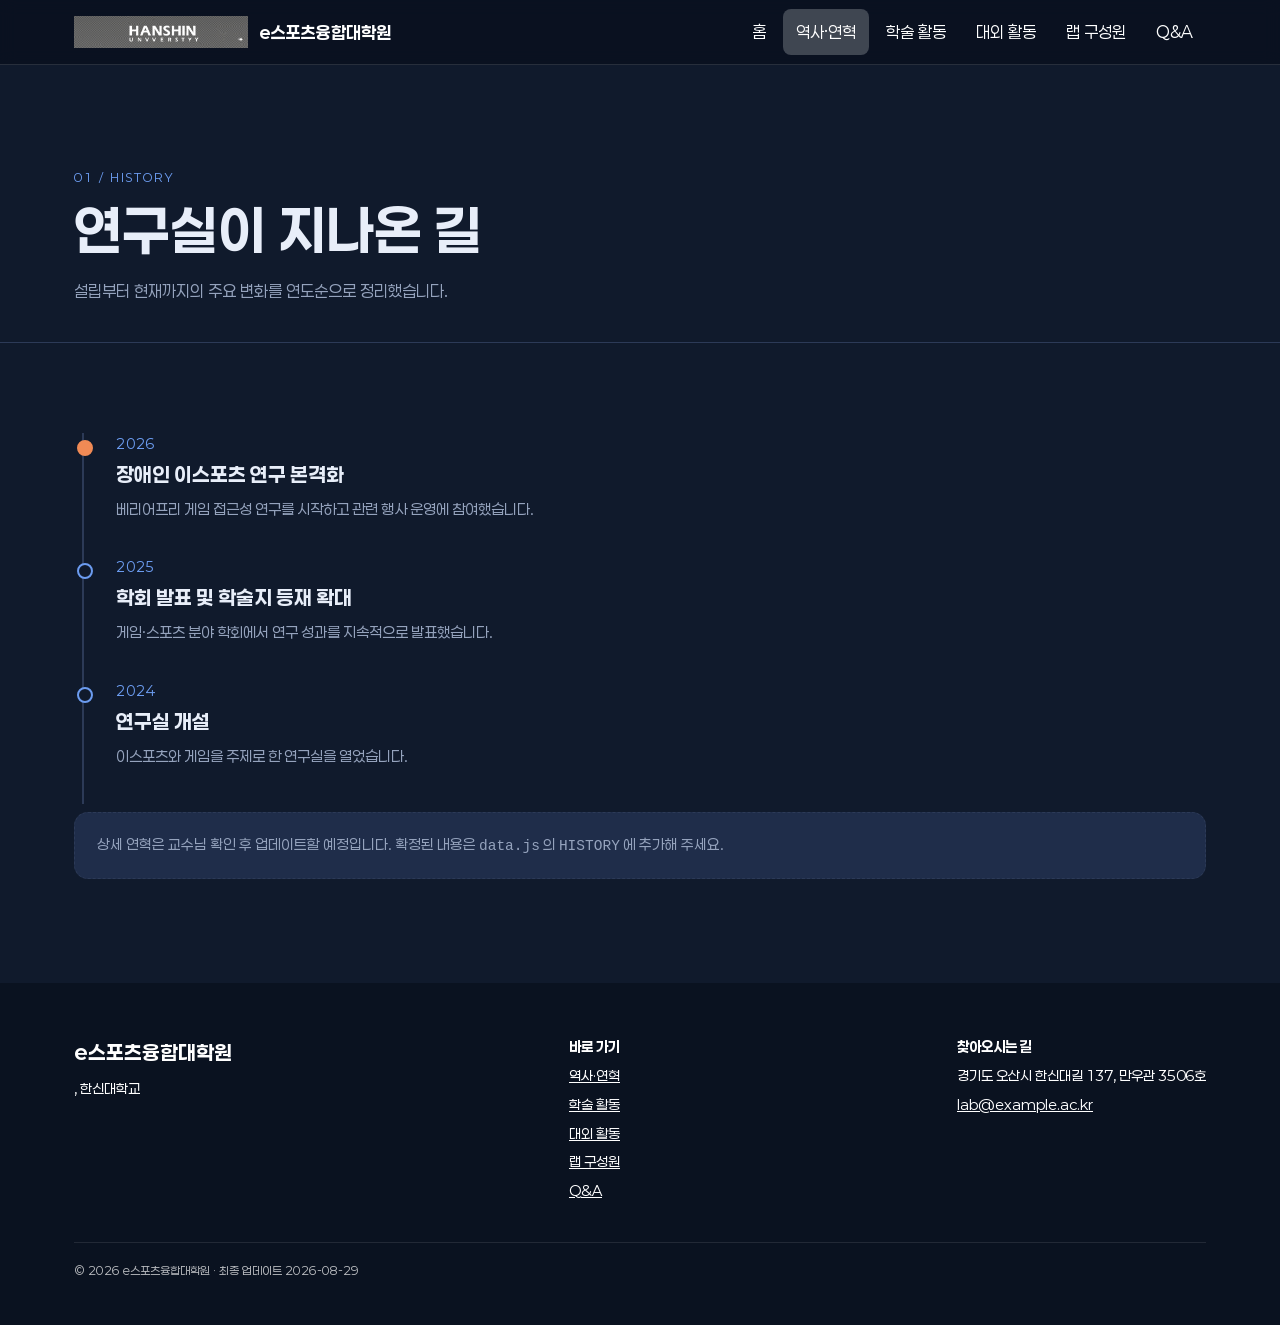
==== history.html @ 5257f941 "연구실 홈페이지" ====
<!DOCTYPE html>
<html lang="ko">
<head>
<meta charset="utf-8" />
<meta name="viewport" content="width=device-width, initial-scale=1" />
<title>역사·연혁 · 이스포츠 연구실</title>
<meta name="description" content="연구실의 설립부터 현재까지의 연혁입니다." />
<link rel="preconnect" href="https://fonts.googleapis.com">
<link rel="preconnect" href="https://fonts.gstatic.com" crossorigin>
<link href="https://fonts.googleapis.com/css2?family=Gowun+Batang:wght@400;700&family=IBM+Plex+Mono:wght@400;500;600&family=IBM+Plex+Sans+KR:wght@300;400;500;600&display=swap" rel="stylesheet">
<link rel="stylesheet" href="assets/css/style.css" />
</head>
<body data-page="history">

<a class="skip" href="#main">본문 바로가기</a>

<!-- 상단바는 data.js 의 NAV 를 읽어 app.js 가 자동으로 넣습니다 -->
<header class="topbar" id="siteHeader"></header>

<main id="main">

  <section class="pagehead" id="pageHead"></section>
  <section class="sec">
    <div class="wrap">
      <div class="rail" id="historyRail"></div>
      <p class="pending">상세 연혁은 교수님 확인 후 업데이트할 예정입니다.
        확정된 내용은 <code>data.js</code> 의 <code>HISTORY</code> 에 추가해 주세요.</p>
    </div>
  </section>

</main>

<!-- 푸터도 자동으로 채워집니다 -->
<footer id="siteFooter"></footer>

<script src="assets/js/data.js"></script>
<script src="assets/js/app.js"></script>
</body>
</html>
---- assets/css/style.css ----
/* =========================================================
   0. 디자인 토큰 — 색/서체/간격을 여기서만 바꾸면 전체가 바뀝니다
   ========================================================= */
   @font-face{
  font-family:'Paperlogy';
  src:url('../fonts/Paperlogy-4Regular.woff2') format('woff2');
  font-weight:400;
  font-display:swap;
}
@font-face{
  font-family:'Paperlogy';
  src:url('../fonts/Paperlogy-7Bold.woff2') format('woff2');
  font-weight:700;
  font-display:swap;
}
:root{
  --ink:#171A1E;          /* 가장 진한 잉크 (헤더·푸터 배경) */
  --ink-soft:#2C3138;
  --paper:#EBEBE7;        /* 페이지 배경 */
  --surface:#FFFFFF;      /* 카드 배경 */
  --line:#D6D6D0;         /* 실선 */
  --muted:#61656B;        /* 보조 텍스트 */
  --accent:#2E4A6B;       /* 강조 (링크·활성 상태) */
  --hot:#9A4A30;          /* 최신·수상 표시 */
  --radius:14px;
  --maxw:1180px;
--f-display:'Paperlogy','Malgun Gothic',sans-serif;
--f-body:'Paperlogy','Malgun Gothic',sans-serif;
--f-mono:'Paperlogy',ui-monospace,monospace;
}

/* ---------------------------------------------------------
   색상 갈아끼우기
   아래 원하는 팔레트의 5줄을 복사해 위 :root 안의 같은 줄과
   바꿔치기하면 사이트 전체 톤이 한 번에 바뀝니다.
   ---------------------------------------------------------
   ① 나이트 아레나 — 경기장 조명, 이스포츠 느낌
      --ink:#0B0F1A;  --paper:#12182A;  --surface:#1A2236;
      --line:#2C3550;  --muted:#8794B0;  --accent:#4DE1C1;  --hot:#FFB020;

   ② 캠퍼스 그린 — 차분한 학술 사이트
      --ink:#12261C;  --paper:#EDF1EC;  --surface:#FFFFFF;
      --line:#CBD6CB;  --muted:#5A6B5E;  --accent:#1F7A4D;  --hot:#D8622A;

   ③ 웜 페이퍼 — 인문학 저널 느낌
      --ink:#241C15;  --paper:#F3EEE6;  --surface:#FFFDF9;
      --line:#D9CFC1;  --muted:#6E6053;  --accent:#8A4B2A;  --hot:#C2352B;

   ④ 코발트 — 이전 기본값 (또렷하고 활기찬 느낌)
      --ink:#0F1626;  --paper:#E7EAF0;  --surface:#FFFFFF;
      --line:#C9D0DE;  --muted:#59637A;  --accent:#2540F2;  --hot:#FF5C38;

   ※ ①처럼 어두운 배경을 쓰실 때는 아래 [다크 배경 보정] 주석을
     찾아 그 안의 코드를 살려 주세요(맨 아래에 있습니다).
   --------------------------------------------------------- */

*{box-sizing:border-box;}
html{scroll-behavior:smooth;}
body{
  margin:0; background:var(--paper); color:var(--ink);
  font-family:var(--f-body); font-weight:400; font-size:16px; line-height:1.7;
  -webkit-font-smoothing:antialiased;
}
img{max-width:100%; display:block;}
a{color:inherit;}
button{font-family:inherit;}
:focus-visible{outline:3px solid var(--accent); outline-offset:3px; border-radius:4px;}

.wrap{max-width:var(--maxw); margin:0 auto; padding:0 24px;}
.sec{padding:clamp(56px,7vw,104px) 0; scroll-margin-top:72px;}
.sec--alt{background:var(--surface); border-block:1px solid var(--line);}

/* 섹션 머리말 */
.eyebrow{
  font-family:var(--f-mono); font-size:12px; letter-spacing:.16em;
  text-transform:uppercase; color:var(--accent); margin:0 0 10px;
}
.sec-title{
  font-family:var(--f-display); font-weight:700;
  font-size:clamp(28px,3.6vw,44px); line-height:1.25; margin:0 0 12px;
}
.sec-desc{color:var(--muted); max-width:60ch; margin:0 0 36px;}

/* =========================================================
   1. 상단 바
   ========================================================= */
.skip{
  position:absolute; left:-9999px; top:0; z-index:100;
  background:var(--accent); color:#fff; padding:12px 18px;
}
.skip:focus{left:12px; top:12px;}

.topbar{
  position:sticky; top:0; z-index:50;
  background:rgba(15,22,38,.94); backdrop-filter:blur(8px);
  border-bottom:1px solid rgba(255,255,255,.12);
}
.topbar-in{
  max-width:var(--maxw); margin:0 auto; padding:0 24px;
  height:64px; display:flex; align-items:center; gap:24px;
}
.brand{display:flex; align-items:center; gap:11px; text-decoration:none; color:#fff;}
.brand-mark{
  width:34px; height:34px; display:grid; place-items:center;
  border:1.5px solid #fff; color:#fff;
  font-family:var(--f-mono); font-weight:600; font-size:13px; letter-spacing:.04em;
}
/* 학교 로고 이미지 */
.brand-logo{height:32px; width:auto; flex-shrink:0;}
/* 로고가 검정·남색 계열이라 어두운 바탕에서 안 보일 때 흰색으로 변환 */
.brand-logo--invert{filter:brightness(0) invert(1);}
.brand-text b{display:block; font-size:17px; font-weight:600; line-height:1.2;}
.brand-text em{
  display:block; font-style:normal; font-family:var(--f-mono);
  font-size:11px; letter-spacing:.12em; color:#fff; opacity:.92;
}
.nav{margin-left:auto; display:flex; gap:4px;}
.nav a{
  text-decoration:none; color:#fff;
  font-size:16px; padding:9px 13px; border-radius:8px; white-space:nowrap;
}
.nav a:hover{background:rgba(255,255,255,.16);}
.nav a.on{background:rgba(255,255,255,.22);}
.navtoggle{
  display:none; margin-left:auto; background:none; border:1px solid rgba(255,255,255,.3);
  color:#fff; border-radius:8px; padding:7px 12px; font-size:13px; cursor:pointer;
}

/* =========================================================
   2. 홈 — 첫 화면 (감성 문구 · 소개글 · 공지사항)
   ========================================================= */
.home-hero{padding:clamp(76px,13vw,152px) 0 clamp(36px,5vw,64px);}
.home-headline{
  font-family:var(--f-display); font-weight:700;
  font-size:clamp(36px,7vw,80px); line-height:1.18; letter-spacing:-.02em;
  margin:0 0 22px; max-width:17ch;
}
.home-sub{font-size:clamp(16px,1.5vw,19px); color:var(--muted); max-width:48ch; margin:0;}

/* 버튼 */
.btn{
  display:inline-flex; align-items:center; gap:8px;
  padding:12px 20px; border-radius:10px; text-decoration:none;
  font-size:14.5px; font-weight:500; border:1px solid var(--ink);
  background:var(--ink); color:#fff; cursor:pointer; transition:transform .15s, opacity .15s;
}
.btn:hover{transform:translateY(-2px);}
.btn--ghost{background:transparent; color:var(--ink);}

/* 큰 문구 도입 연출 — 한 줄씩 천천히 올라옵니다 */
.home-headline .line{
  display:block; opacity:0; transform:translateY(16px);
  animation:lineUp .85s cubic-bezier(.2,.8,.2,1) forwards;
}
.home-hero .eyebrow,.home-sub{opacity:0; animation:lineUp .85s cubic-bezier(.2,.8,.2,1) forwards;}
.home-hero .eyebrow{animation-delay:.05s;}
@keyframes lineUp{to{opacity:1; transform:none;}}

/* 숫자 요약 — 얇은 가로줄 */
.home-stats{
  display:grid; grid-template-columns:repeat(4,1fr); gap:18px;
  margin-top:clamp(40px,5vw,64px); padding-top:22px;
  border-top:1px solid var(--line);
  opacity:0; animation:lineUp .85s cubic-bezier(.2,.8,.2,1) forwards; animation-delay:.75s;
}
.home-stats b{
  display:block; font-family:var(--f-mono); font-size:clamp(20px,2.6vw,28px);
  font-weight:500; letter-spacing:-.01em;
}
.home-stats span{font-size:12.5px; color:var(--muted); letter-spacing:.02em;}

/* 연구 갈래 */
.areas{display:grid; grid-template-columns:repeat(3,1fr); gap:1px; background:var(--line); border-block:1px solid var(--line);}
.area{background:var(--paper); padding:34px 30px 38px; transition:background .2s;}
.area:hover{background:var(--surface);}
.area-no{
  font-family:var(--f-mono); font-size:11px; letter-spacing:.14em;
  color:var(--accent); display:block; margin-bottom:16px;
}
.area-ko{font-family:var(--f-display); font-weight:700; font-size:23px; margin:0 0 4px;}
.area-en{
  font-family:var(--f-mono); font-size:11px; letter-spacing:.1em;
  text-transform:uppercase; color:var(--muted); margin:0 0 14px;
}
.area-d{font-size:14.5px; color:var(--muted); line-height:1.8; margin:0;}

/* 소개글 */
.sec-intro{padding:clamp(44px,6vw,84px) 0;}
.intro-grid{display:grid; grid-template-columns:170px 1fr; gap:40px; align-items:start;}
.intro-label{
  font-family:var(--f-mono); font-size:11.5px; letter-spacing:.16em; text-transform:uppercase;
  color:var(--accent); margin:9px 0 0;
}
.intro-body{max-width:64ch;}
.intro-body p{font-size:17px; line-height:1.9; margin:0 0 20px;}
.intro-body p:first-child{font-size:19px;}
.intro-body .btn{margin-top:10px;}

/* 공지사항 — 짧은 글을 담는 칸 */
.notice-head{display:flex; align-items:baseline; gap:16px; flex-wrap:wrap; margin-bottom:24px;}
.notice-head .eyebrow{margin:0;}
.notice-head .sec-title{margin:0; font-size:clamp(26px,3vw,36px);}
.notice-grid{display:grid; grid-template-columns:repeat(3,1fr); gap:14px;}
.nt{
  display:flex; flex-direction:column; gap:11px; min-height:138px;
  background:var(--surface); border:1px solid var(--line); border-radius:12px;
  padding:20px 20px 18px; text-decoration:none; color:inherit;
  transition:transform .18s, border-color .18s, box-shadow .18s;
}
a.nt:hover{transform:translateY(-3px); border-color:var(--ink); box-shadow:0 10px 24px rgba(23,26,30,.08);}
a.nt:hover .nt-title{color:var(--accent);}
.nt-head{display:flex; align-items:center; gap:7px; flex-wrap:wrap;}
.nt-tag{
  font-family:var(--f-mono); font-size:11.5px; letter-spacing:.04em;
  border:1px solid var(--line); border-radius:5px; padding:2px 8px; color:var(--muted);
}
.nt-pin{
  font-family:var(--f-mono); font-size:11px; color:var(--hot);
  border:1px solid var(--hot); border-radius:5px; padding:2px 7px;
}
.nt-new{
  font-family:var(--f-mono); font-size:10.5px; font-weight:600; letter-spacing:.06em;
  color:#fff; background:var(--hot); border-radius:4px; padding:2px 6px;
}
.nt-title{font-size:16.5px; font-weight:500; line-height:1.55; transition:color .15s;}
.nt-date{margin-top:auto; font-family:var(--f-mono); font-size:12.5px; color:var(--muted);}
.more-btn{margin-top:24px;}

/* 세미나 */
.sem-list{border-top:1.5px solid var(--ink);}
.sem{
  display:grid; grid-template-columns:58px 96px 1fr 108px 62px;
  gap:16px; align-items:center;
  padding:16px 6px; border-bottom:1px solid var(--line);
}
.sem--done{opacity:.6;}
.sem-round{font-family:var(--f-mono); font-size:13px; color:var(--accent);}
.sem-date{font-family:var(--f-mono); font-size:13px; color:var(--muted);}
.sem-topic{font-size:16px; font-weight:500; line-height:1.5;}
.sem-speaker{font-size:14px; color:var(--muted);}
.sem-status{
  justify-self:end; font-family:var(--f-mono); font-size:11.5px;
  border-radius:5px; padding:3px 9px; border:1px solid var(--line); color:var(--muted);
}
.sem-status--soon{border-color:var(--accent); color:var(--accent);}
.sem-note{font-size:13.5px; color:var(--muted); margin:18px 0 0;}

/* 하위 페이지 공통 머리말 */
.pagehead{
  padding:clamp(60px,8vw,108px) 0 clamp(28px,3vw,42px);
  border-bottom:1px solid var(--line);
}
.page-title{
  font-family:var(--f-display); font-weight:700;
  font-size:clamp(30px,4.6vw,54px); line-height:1.2; margin:0 0 14px;
}
.page-desc{color:var(--muted); max-width:62ch; margin:0;}
.board--wide{max-width:520px; margin:0 0 42px;}

/* 연도별 기록량 (히어로 오른쪽) */
.board{
  background:var(--surface); border:1px solid var(--line); border-radius:var(--radius);
  padding:24px 22px 18px;
}
.board h2{
  font-family:var(--f-mono); font-size:11px; letter-spacing:.14em; text-transform:uppercase;
  margin:0 0 4px; color:var(--muted); font-weight:500;
}
.board .cap{font-size:13px; color:var(--muted); margin:0 0 20px;}
.bar-row{display:grid; grid-template-columns:46px 1fr 30px; align-items:center; gap:10px; margin-bottom:11px;}
.bar-y{font-family:var(--f-mono); font-size:13px; color:var(--muted);}
.bar-track{height:9px; background:var(--paper); border-radius:99px; overflow:hidden;}
.bar-fill{height:100%; width:0; background:var(--accent); border-radius:99px; transition:width .9s cubic-bezier(.2,.8,.2,1);}
.bar-row:first-of-type .bar-fill{background:var(--hot);}
.bar-n{font-family:var(--f-mono); font-size:13px; text-align:right;}
.board-foot{
  display:flex; gap:20px; margin-top:20px; padding-top:16px; border-top:1px solid var(--line);
}
.board-foot div{flex:1;}
.board-foot b{display:block; font-family:var(--f-mono); font-size:22px; font-weight:600;}
.board-foot span{font-size:12px; color:var(--muted);}

/* 대표 사진 배너 — SITE.heroImage 를 적었을 때만 나타납니다 */
.hero-photo{
  position:relative; border-radius:var(--radius); overflow:hidden;
  margin-bottom:clamp(40px,6vw,72px); background:var(--ink);
}
.hero-photo img{
  width:100%; aspect-ratio:21/9; object-fit:cover;
  opacity:.9; transition:transform 1.2s cubic-bezier(.2,.8,.2,1);
}
.hero-photo:hover img{transform:scale(1.03);}
.hero-photo figcaption{
  position:absolute; left:0; right:0; bottom:0; padding:26px 28px;
  color:#fff; font-family:var(--f-mono); font-size:12.5px; letter-spacing:.06em;
  background:linear-gradient(to top, rgba(15,22,38,.82), rgba(15,22,38,0));
}
@media (max-width:640px){ .hero-photo img{aspect-ratio:16/10;} }

/* =========================================================
   3. 연혁 — 연도 레일
   ========================================================= */
.rail{border-left:2px solid var(--line); margin-left:8px; padding-left:0;}
.rail-item{position:relative; padding:0 0 34px 32px;}
.rail-item::before{
  content:""; position:absolute; left:-7px; top:7px;
  width:12px; height:12px; border-radius:99px;
  background:var(--paper); border:2px solid var(--accent);
}
.rail-item.is-first::before{background:var(--hot); border-color:var(--hot);}
.rail-y{font-family:var(--f-mono); font-size:13px; color:var(--accent); letter-spacing:.06em;}
.rail-t{font-family:var(--f-display); font-size:20px; font-weight:700; margin:2px 0 6px;}
.rail-d{color:var(--muted); font-size:15px; margin:0; max-width:62ch;}
.pending{
  background:var(--surface); border:1px dashed var(--line); border-radius:var(--radius);
  padding:20px 22px; color:var(--muted); font-size:14.5px; margin-top:8px;
}

/* =========================================================
   4. 공통 필터 UI
   ========================================================= */
.tools{display:flex; flex-wrap:wrap; gap:10px; align-items:center; margin-bottom:26px;}
.chip{
  border:1px solid var(--line); background:var(--surface); color:var(--muted);
  padding:8px 15px; border-radius:99px; font-size:13.5px; cursor:pointer;
  transition:all .16s;
}
.chip:hover{border-color:var(--ink); color:var(--ink);}
.chip[aria-selected="true"], .chip.on{background:var(--ink); border-color:var(--ink); color:#fff;}
.field{
  border:1px solid var(--line); background:var(--surface); border-radius:10px;
  padding:9px 13px; font-size:14px; color:var(--ink); font-family:inherit;
}
.count{margin-left:auto; font-family:var(--f-mono); font-size:12.5px; color:var(--muted);}

/* =========================================================
   5. 학술활동 레코드
   ========================================================= */
.rec{
  display:grid; grid-template-columns:74px 1fr; gap:20px;
  padding:20px 0; border-bottom:1px solid var(--line);
}
.rec-y{font-family:var(--f-mono); font-size:14px; color:var(--muted); padding-top:2px;}
.rec-t{font-size:17px; font-weight:500; margin:0 0 6px; line-height:1.5;}
.rec-m{font-size:14px; color:var(--muted); margin:0;}
.rec-m b{font-weight:500; color:var(--ink-soft);}
.badges{display:flex; gap:6px; flex-wrap:wrap; margin-top:9px;}
.badge{
  font-family:var(--f-mono); font-size:11px; letter-spacing:.04em;
  border:1px solid var(--line); border-radius:5px; padding:3px 7px; color:var(--muted);
}
.badge--award{border-color:var(--hot); color:var(--hot);}
.badge--journal{border-color:var(--accent); color:var(--accent);}

/* =========================================================
   6. 대외활동 카드
   ========================================================= */
.subtabs{display:flex; flex-wrap:wrap; gap:8px; margin:-8px 0 26px;}
.cards{display:grid; grid-template-columns:repeat(auto-fill,minmax(300px,1fr)); gap:18px;}
.card{
  background:var(--surface); border:1px solid var(--line); border-radius:var(--radius);
  padding:22px; display:flex; flex-direction:column; gap:9px;
  transition:transform .18s, box-shadow .18s; overflow:hidden;
}
/* 활동 카드 썸네일 — data.js 에서 image 를 적은 카드에만 나타납니다 */
.card-img{
  margin:-22px -22px 4px; width:calc(100% + 44px);
  aspect-ratio:16/9; object-fit:cover; background:var(--paper);
}
.card:hover{transform:translateY(-3px); box-shadow:0 12px 28px rgba(15,22,38,.08);}
.card-top{display:flex; justify-content:space-between; gap:12px; align-items:baseline;}
.card-date{font-family:var(--f-mono); font-size:12.5px; color:var(--muted);}
.card-tag{font-family:var(--f-mono); font-size:11px; color:var(--accent); letter-spacing:.05em;}
.card h3{font-size:17px; font-weight:500; margin:0; line-height:1.5;}
.card p{font-size:14px; color:var(--muted); margin:0; flex:1;}
.card a.more{
  font-size:13px; color:var(--accent); text-decoration:none;
  font-family:var(--f-mono); letter-spacing:.03em;
}
.card a.more:hover{text-decoration:underline;}
.empty{
  grid-column:1/-1; text-align:center; color:var(--muted);
  padding:52px 20px; border:1px dashed var(--line); border-radius:var(--radius);
}

/* =========================================================
   7. 구성원
   ========================================================= */
.prof{
  display:grid; grid-template-columns:190px 1fr; gap:32px; align-items:center;
  background:var(--surface); border:1px solid var(--line); border-radius:var(--radius);
  padding:30px; margin-bottom:40px;
}
.photo{
  width:100%; aspect-ratio:3/4; object-fit:cover; border-radius:10px; background:var(--paper);
}
.photo-ph{
  width:100%; aspect-ratio:3/4; border-radius:10px; background:var(--ink);
  color:#fff; display:grid; place-items:center;
  font-family:var(--f-display); font-size:40px;
}
.prof-name{font-family:var(--f-display); font-size:30px; font-weight:700; margin:0;}
.prof-en{font-family:var(--f-mono); font-size:13px; color:var(--muted); letter-spacing:.05em; margin:2px 0 10px;}
.prof-role{display:inline-block; background:var(--ink); color:#fff; font-size:12.5px; padding:4px 11px; border-radius:99px; margin-bottom:12px;}
.prof p{margin:0 0 8px; color:var(--muted); font-size:15px;}
.students{display:grid; grid-template-columns:repeat(auto-fill,minmax(216px,1fr)); gap:20px;}
.st{background:var(--surface); border:1px solid var(--line); border-radius:var(--radius); padding:16px;}
.st .photo,.st .photo-ph{margin-bottom:13px;}
.st-name{font-family:var(--f-display); font-size:19px; font-weight:700; margin:0;}
.st-en{font-family:var(--f-mono); font-size:11.5px; color:var(--muted); letter-spacing:.05em; margin:1px 0 8px;}
.st-course{font-size:12.5px; color:var(--accent); font-family:var(--f-mono); margin:0 0 8px;}
.st-int{font-size:13.5px; color:var(--muted); margin:0;}

/* =========================================================
   8. Q&A
   ========================================================= */
.qa-grid{display:grid; grid-template-columns:1.1fr .9fr; gap:44px; align-items:start;}
details.faq{
  background:var(--surface); border:1px solid var(--line); border-radius:12px;
  padding:0; margin-bottom:10px; overflow:hidden;
}
details.faq summary{
  cursor:pointer; padding:17px 20px; font-size:16px; font-weight:500;
  list-style:none; display:flex; justify-content:space-between; gap:14px; align-items:center;
}
details.faq summary::-webkit-details-marker{display:none;}
details.faq summary::after{content:"+"; font-family:var(--f-mono); color:var(--accent); font-size:19px;}
details.faq[open] summary::after{content:"−";}
details.faq .a{padding:0 20px 19px; color:var(--muted); font-size:14.5px; margin:0;}
.form{background:var(--surface); border:1px solid var(--line); border-radius:var(--radius); padding:26px;}
.form label{display:block; font-size:13px; font-weight:500; margin:0 0 6px;}
.form .field{width:100%; margin-bottom:16px;}
.form textarea.field{min-height:120px; resize:vertical; line-height:1.6;}
.form .btn{width:100%; justify-content:center;}
.form .note{font-size:12.5px; color:var(--muted); margin:12px 0 0; line-height:1.6;}

/* =========================================================
   9. 푸터
   ========================================================= */
footer{background:var(--ink); color:#fff; padding:52px 0 40px;}
footer .cols{display:flex; flex-wrap:wrap; gap:44px; justify-content:space-between;}
footer h3{font-family:var(--f-display); color:#fff; font-size:20px; margin:0 0 8px;}
footer p{margin:0 0 5px; font-size:14px;}
footer a{color:#fff;}
footer .fine{
  font-family:var(--f-mono); font-size:11.5px; color:#fff; opacity:.7;
  margin-top:34px; padding-top:18px; border-top:1px solid rgba(255,255,255,.14);
}

/* =========================================================
   10. 스크롤 등장 + 반응형
   ========================================================= */
.reveal{opacity:0; transform:translateY(18px); transition:opacity .6s ease, transform .6s ease;}
.reveal.in{opacity:1; transform:none;}

@media (max-width:900px){
  .intro-grid,.qa-grid{grid-template-columns:1fr; gap:24px;}
  .areas{grid-template-columns:1fr;}
  .home-stats{grid-template-columns:repeat(2,1fr); gap:22px 18px;}
  .notice-grid{grid-template-columns:1fr;}
  .nt{min-height:0;}
  .sem{grid-template-columns:1fr auto; gap:4px 12px; padding:16px 4px;}
  .sem-round{grid-column:1;}
  .sem-status{grid-column:2; grid-row:1;}
  .sem-topic,.sem-date,.sem-speaker{grid-column:1/-1;}
  .prof{grid-template-columns:1fr; text-align:left;}
  .prof .photo,.prof .photo-ph{max-width:190px;}
  .nav{
    position:absolute; top:64px; left:0; right:0; flex-direction:column; gap:0;
    background:var(--ink); padding:10px 16px 18px; display:none;
    border-bottom:1px solid rgba(255,255,255,.15);
  }
  .nav.open{display:flex;}
  .nav a{padding:13px 8px; border-radius:0;}
  .navtoggle{display:block;}
  .rec{grid-template-columns:1fr; gap:6px;}
}
/* 아주 좁은 화면에서는 영문 기관명을 감춰 상단바가 밀리지 않게 합니다 */
@media (max-width:430px){
  .brand-text em{display:none;}
  .brand-text b{font-size:14px;}
  .brand-logo{height:28px;}
}

@media (prefers-reduced-motion:reduce){
  html{scroll-behavior:auto;}
  .reveal{opacity:1; transform:none; transition:none;}
  .bar-fill{transition:none;}
  .card:hover,.btn:hover{transform:none;}
  .home-headline .line,.home-hero .eyebrow,.home-sub,.home-stats{
    opacity:1; transform:none; animation:none;
  }
}

/* =========================================================
   11. [다크 배경 보정]
   ① 나이트 아레나 같은 어두운 팔레트를 쓰실 때만, 아래 블록의
   맨 앞 슬래시-별과 맨 뒤 별-슬래시를 지워서 살려 주세요.
   ========================================================= */
/*
.sec--alt{background:var(--surface);}
.board,.card,.st,.prof,.form,details.faq,.field,.chip{
  background:var(--surface); color:#E8EDF7;
}
.chip{color:var(--muted);}
.chip.on,.chip[aria-selected="true"]{background:var(--accent); border-color:var(--accent); color:#0B0F1A;}
.btn{background:var(--accent); border-color:var(--accent); color:#0B0F1A;}
.btn--ghost{background:transparent; color:#E8EDF7; border-color:var(--line);}
.bar-track{background:#0B0F1A;}
.photo-ph{background:var(--accent); color:#0B0F1A;}
.prof-role{background:var(--accent); color:#0B0F1A;}
body{color:#E8EDF7;}
.sec-title,.rail-t,.prof-name,.st-name,.rec-t,.card h3,.hero h1{color:#F2F5FB;}
.topbar{background:rgba(11,15,26,.94);}
footer{background:#080C15;}
*/
/* =========================================================
   12. 어두운 네이비 배경
   되돌리려면 이 블록만 통째로 지우면 됩니다.
   ========================================================= */
:root{
  --ink:#E8EEF9;        /* 이 값이 이제 '본문 글씨' 색입니다 */
  --ink-soft:#C9D4E8;
  --paper:#101A2C;      /* 페이지 배경 — 네이비 */
  --surface:#1F2D4A;    /* 카드·입력창 배경 */
  --line:#2C3A57;
  --muted:#95A3BD;
  --accent:#6C9CF0;
  --hot:#F08A55;
  color-scheme:dark;    /* 선택 상자·스크롤바도 어둡게 */
}

/* 밝기 관계가 뒤집히는 자리들 */
.topbar{background:rgba(10,18,32,.94);}
footer{background:#0A1220;}
.sec--alt{background:#18243D;}
@media (max-width:900px){ .nav{background:#0A1220;} }

.btn{color:#101A2C;}
.btn--ghost{color:var(--ink); border-color:var(--line);}
.btn--ghost:hover{border-color:var(--ink);}
.chip[aria-selected="true"], .chip.on{
  background:var(--accent); border-color:var(--accent); color:#0A1220;
}
.skip{color:#0A1220;}

.photo-ph{background:var(--accent); color:#0A1220;}
.prof-role{background:var(--accent); color:#0A1220;}
.nt-new{color:#0A1220;}

.hero-photo,.bar-track,.card-img,.photo{background:#0A1220;}
.hero-photo figcaption{
  background:linear-gradient(to top, rgba(10,18,32,.88), rgba(10,18,32,0));
}
.sem-list{border-top-color:var(--muted);}
.field::placeholder{color:var(--muted);}
::selection{background:var(--accent); color:#0A1220;}

/* 어두운 배경에선 그림자가 안 보여서 테두리로 대신합니다 */
.card:hover{border-color:var(--accent); box-shadow:0 12px 28px rgba(0,0,0,.38);}
a.nt:hover{border-color:var(--accent); box-shadow:0 10px 24px rgba(0,0,0,.38);}
/* 큰 문구 뒤에 사진이 깔릴 때 */
.home-hero--photo{
  position:relative; display:flex; align-items:center;
  min-height:clamp(400px,62vh,600px);
  background-size:cover; background-position:center;
  border-bottom:1px solid var(--line);
}
.home-hero--photo::before{                 /* 사진을 덮는 어두운 막 */
  content:""; position:absolute; inset:0;
  background:linear-gradient(to top, rgba(10,18,32,.97), rgba(10,18,32,.42));
  opacity:var(--dim,.9);
}
.home-hero--photo > .wrap{position:relative; z-index:1; width:100%;}
.home-hero--photo .home-sub{color:var(--ink); opacity:.86;}
.hero-credit{
  position:absolute; right:26px; bottom:16px; z-index:1;
  font-family:var(--f-mono); font-size:11px; letter-spacing:.06em;
  color:var(--ink); opacity:.65;
}
.ldate,.rec-y,.nt-date,.sem-date,.sem-round,.bar-y,.bar-n,.card-date,.home-stats b{
  font-variant-numeric:tabular-nums;
}
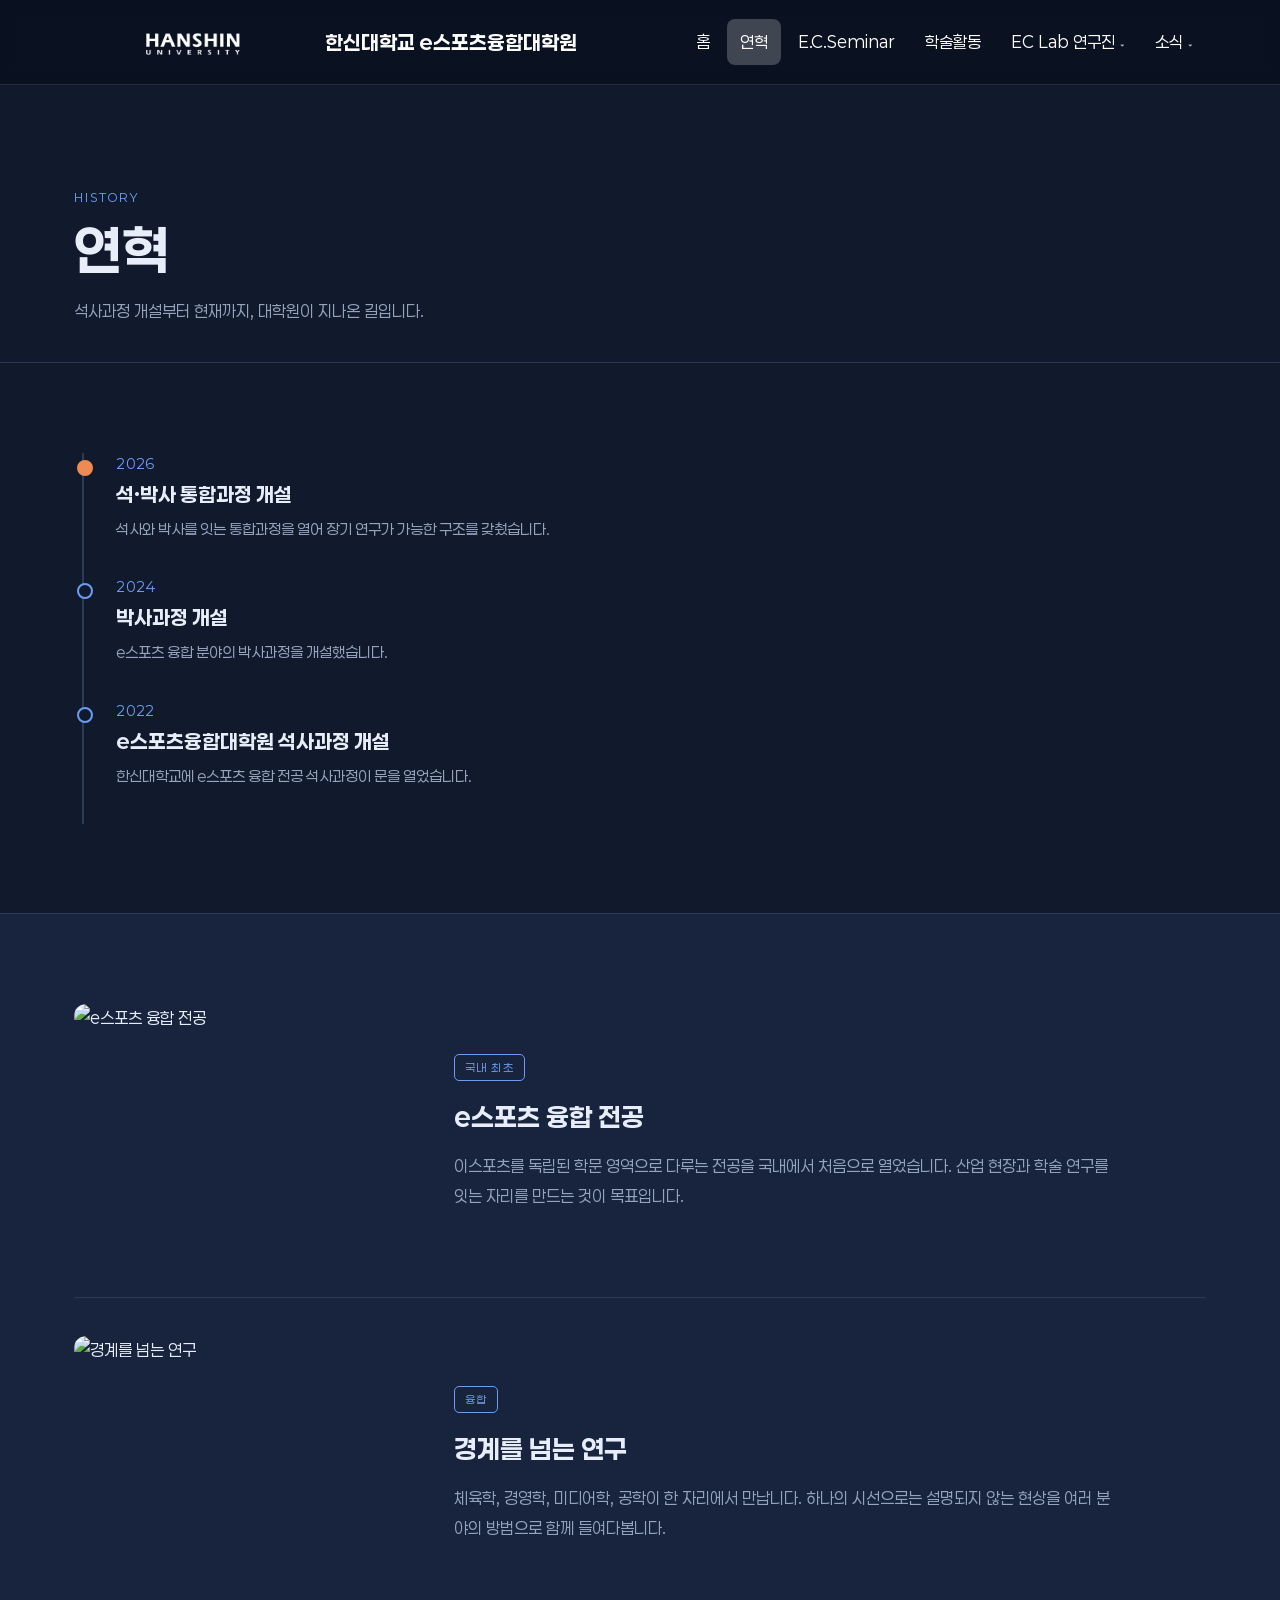
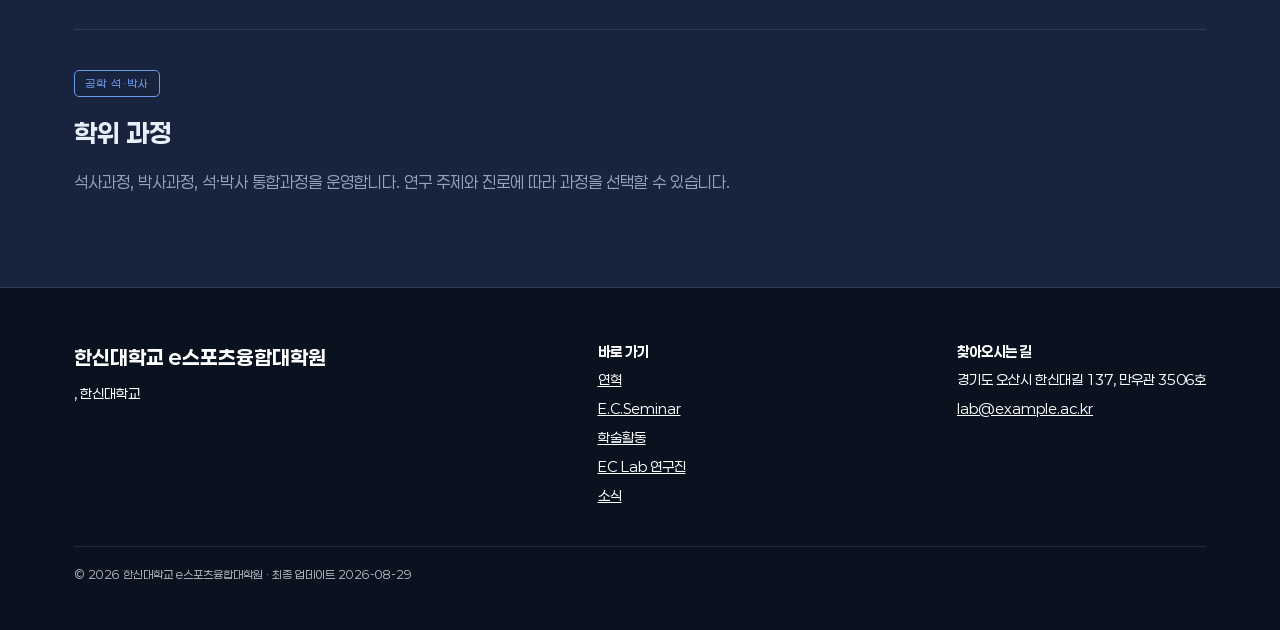
==== commit 9b748770: "연혁 페이지 개편" ====
--- a/history.html
+++ b/history.html
@@ -22,10 +22,13 @@
   <section class="pagehead" id="pageHead"></section>
   <section class="sec">
     <div class="wrap">
-      <div class="rail" id="historyRail"></div>
-      <p class="pending">상세 연혁은 교수님 확인 후 업데이트할 예정입니다.
-        확정된 내용은 <code>data.js</code> 의 <code>HISTORY</code> 에 추가해 주세요.</p>
+        <div class="rail" id="historyRail"></div>
     </div>
+  </section>
+
+  <!-- 사진 + 설명 블록 : data.js 의 PROGRAMS -->
+  <section class="sec sec--alt">
+    <div class="wrap" id="programList"></div>
   </section>
 
 </main>
--- a/assets/css/style.css
+++ b/assets/css/style.css
@@ -97,7 +97,7 @@
 }
 .topbar-in{
   max-width:var(--maxw); margin:0 auto; padding:0 24px;
-  height:64px; display:flex; align-items:center; gap:24px;
+  height:84px; display:flex; align-items:center; gap:24px;
 }
 .brand{display:flex; align-items:center; gap:11px; text-decoration:none; color:#fff;}
 .brand-mark{
@@ -106,10 +106,10 @@
   font-family:var(--f-mono); font-weight:600; font-size:13px; letter-spacing:.04em;
 }
 /* 학교 로고 이미지 */
-.brand-logo{height:32px; width:auto; flex-shrink:0;}
+.brand-logo{height:44px; width:auto; flex-shrink:0;}
 /* 로고가 검정·남색 계열이라 어두운 바탕에서 안 보일 때 흰색으로 변환 */
 .brand-logo--invert{filter:brightness(0) invert(1);}
-.brand-text b{display:block; font-size:17px; font-weight:600; line-height:1.2;}
+.brand-text b{display:block; font-size:20px; font-weight:600; line-height:1.2;}
 .brand-text em{
   display:block; font-style:normal; font-family:var(--f-mono);
   font-size:11px; letter-spacing:.12em; color:#fff; opacity:.92;
@@ -466,7 +466,7 @@
   .prof{grid-template-columns:1fr; text-align:left;}
   .prof .photo,.prof .photo-ph{max-width:190px;}
   .nav{
-    position:absolute; top:64px; left:0; right:0; flex-direction:column; gap:0;
+    position:absolute; top:84px; left:0; right:0; flex-direction:column; gap:0;
     background:var(--ink); padding:10px 16px 18px; display:none;
     border-bottom:1px solid rgba(255,255,255,.15);
   }
@@ -478,8 +478,8 @@
 /* 아주 좁은 화면에서는 영문 기관명을 감춰 상단바가 밀리지 않게 합니다 */
 @media (max-width:430px){
   .brand-text em{display:none;}
-  .brand-text b{font-size:14px;}
-  .brand-logo{height:28px;}
+  .brand-text b{font-size:16px;}
+  .brand-logo{height:34px;}
 }
 
 @media (prefers-reduced-motion:reduce){
@@ -580,4 +580,131 @@
 }
 .ldate,.rec-y,.nt-date,.sem-date,.sem-round,.bar-y,.bar-n,.card-date,.home-stats b{
   font-variant-numeric:tabular-nums;
+}
+/* =========================================================
+   상단 메뉴 하위 항목 (드롭다운)
+   ========================================================= */
+.nav-item{position:relative; display:flex; align-items:center;}
+.nav-caret{font-size:9px; margin-left:5px; opacity:.8;}
+.nav-sub{
+  position:absolute; top:100%; left:0; min-width:148px; z-index:60;
+  margin-top:12px; padding:6px;
+  background:#131E33; border:1px solid rgba(255,255,255,.16);
+  border-radius:10px; box-shadow:0 14px 30px rgba(0,0,0,.45);
+  display:none;
+}
+.nav-sub::before{
+  content:""; position:absolute; left:0; right:0; top:-14px; height:14px;
+}
+.nav-item:hover > .nav-sub,
+.nav-item:focus-within > .nav-sub{display:block;}
+.nav-sub a{display:block; white-space:nowrap; font-size:14.5px;}
+
+@media (max-width:900px){
+  .nav-item{display:block; width:100%;}
+  .nav-sub{
+    position:static; display:block; margin:0; padding:0 0 4px 18px;
+    background:none; border:0; box-shadow:none;
+  }
+  .nav-sub a{font-size:14px; opacity:.85;}
+  .nav-caret{display:none;}
+}
+/* =========================================================
+   구성원 상세 창 (카드를 누르면 뜨는 흰 창)
+   ========================================================= */
+.is-clickable{cursor:pointer;}
+.st.is-clickable{transition:transform .18s, border-color .18s;}
+.st.is-clickable:hover{transform:translateY(-3px); border-color:var(--accent);}
+.prof.is-clickable{transition:border-color .18s;}
+.prof.is-clickable:hover{border-color:var(--accent);}
+
+.modal{
+  position:fixed; inset:0; z-index:100;
+  display:flex; align-items:center; justify-content:center; padding:24px;
+  background:rgba(6,11,20,.72); backdrop-filter:blur(6px);
+}
+.modal[hidden]{display:none;}
+.modal-panel{
+  position:relative; width:min(720px,100%); max-height:86vh; overflow-y:auto;
+  background:rgba(255,255,255,.95); backdrop-filter:blur(20px);
+  color:#141A24; border:1px solid rgba(255,255,255,.5);
+  border-radius:18px; padding:38px 40px 40px;
+  box-shadow:0 30px 70px rgba(0,0,0,.5);
+  animation:modalUp .28s cubic-bezier(.2,.8,.2,1);
+}
+@keyframes modalUp{
+  from{opacity:0; transform:translateY(18px) scale(.98);}
+  to{opacity:1; transform:none;}
+}
+.modal-close{
+  position:absolute; top:16px; right:18px;
+  width:36px; height:36px; border-radius:99px; cursor:pointer;
+  background:none; border:1px solid rgba(20,26,36,.2); color:#141A24;
+  font-size:22px; line-height:1; transition:background .15s;
+}
+.modal-close:hover{background:rgba(20,26,36,.08);}
+
+.modal-head{display:grid; grid-template-columns:150px 1fr; gap:28px; align-items:center;}
+.modal-photo .photo,.modal-photo .photo-ph{border-radius:12px;}
+.modal-name{font-family:var(--f-display); font-size:30px; font-weight:700; margin:6px 0 2px; color:#141A24;}
+.modal-en{font-family:var(--f-mono); font-size:12.5px; letter-spacing:.06em; color:#5A6273; margin:0 0 12px;}
+.modal-field{font-size:14.5px; color:#4A5163; margin:0 0 5px;}
+.modal-field strong{color:#141A24; font-weight:600;}
+.modal-field a{color:#2E4A6B;}
+.modal-intro{
+  font-size:16px; line-height:1.85; color:#2C3342;
+  margin:26px 0 0; padding-top:22px; border-top:1px solid rgba(20,26,36,.12);
+}
+.modal-sub{
+  font-family:var(--f-mono); font-size:11.5px; letter-spacing:.16em; text-transform:uppercase;
+  color:#7A8296; margin:28px 0 12px; font-weight:500;
+}
+.bio{list-style:none; margin:0; padding:0;}
+.bio li{
+  display:grid; grid-template-columns:74px 1fr; gap:16px;
+  padding:11px 0; border-top:1px solid rgba(20,26,36,.1);
+  font-size:15px; color:#2C3342;
+}
+.bio-y{font-family:var(--f-mono); font-size:13.5px; color:#7A8296;}
+.modal .prof-role{background:#2E4A6B; color:#fff;}
+
+@media (max-width:640px){
+  .modal-panel{padding:30px 22px 28px; max-height:90vh;}
+  .modal-head{grid-template-columns:1fr; gap:18px;}
+  .modal-photo{max-width:140px;}
+  .bio li{grid-template-columns:64px 1fr; gap:12px;}
+}
+@media (prefers-reduced-motion:reduce){
+  .modal-panel{animation:none;}
+  .st.is-clickable:hover{transform:none;}
+}
+/* 학기별 세미나 */
+.term{margin-bottom:44px;}
+.term-head{display:flex; align-items:baseline; gap:14px; margin-bottom:12px;}
+.term-title{font-family:var(--f-display); font-size:22px; font-weight:700; margin:0;}
+.term-head .count{margin-left:0;}
+/* =========================================================
+   연혁 아래 사진 + 설명 블록
+   ========================================================= */
+.pgm{
+  display:grid; grid-template-columns:340px 1fr; gap:40px; align-items:center;
+  padding:38px 0; border-bottom:1px solid var(--line);
+}
+.pgm:first-child{padding-top:0;}
+.pgm:last-child{border-bottom:0; padding-bottom:0;}
+.pgm--notext{grid-template-columns:1fr;}
+.pgm-photo img{
+  width:100%; aspect-ratio:4/3; object-fit:cover; border-radius:12px;
+}
+.pgm-tag{
+  display:inline-block; font-family:var(--f-mono); font-size:11.5px;
+  letter-spacing:.1em; color:var(--accent);
+  border:1px solid var(--accent); border-radius:5px; padding:3px 10px; margin-bottom:14px;
+}
+.pgm-title{font-family:var(--f-display); font-size:26px; font-weight:700; margin:0 0 12px;}
+.pgm-desc{font-size:16px; line-height:1.85; color:var(--muted); margin:0; max-width:60ch;}
+
+@media (max-width:820px){
+  .pgm{grid-template-columns:1fr; gap:20px; padding:30px 0;}
+  .pgm-photo img{aspect-ratio:16/9;}
 }
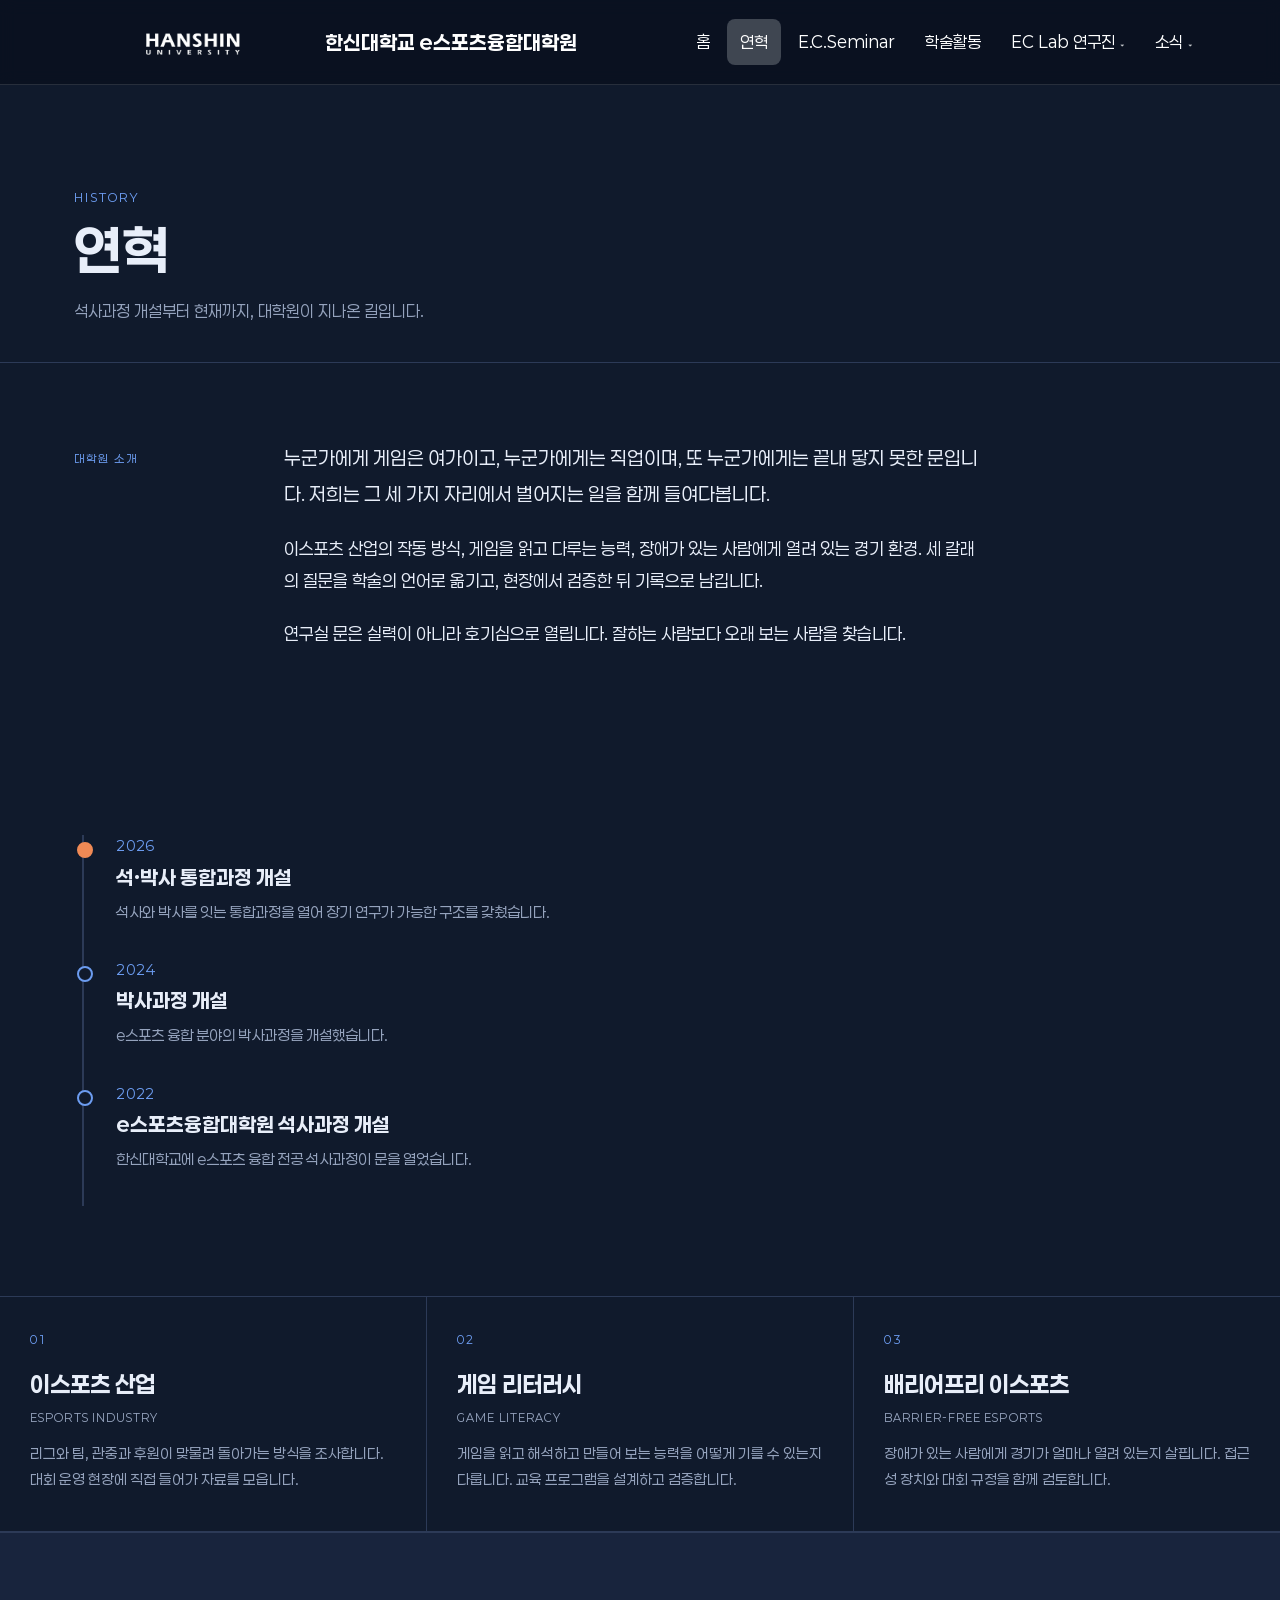
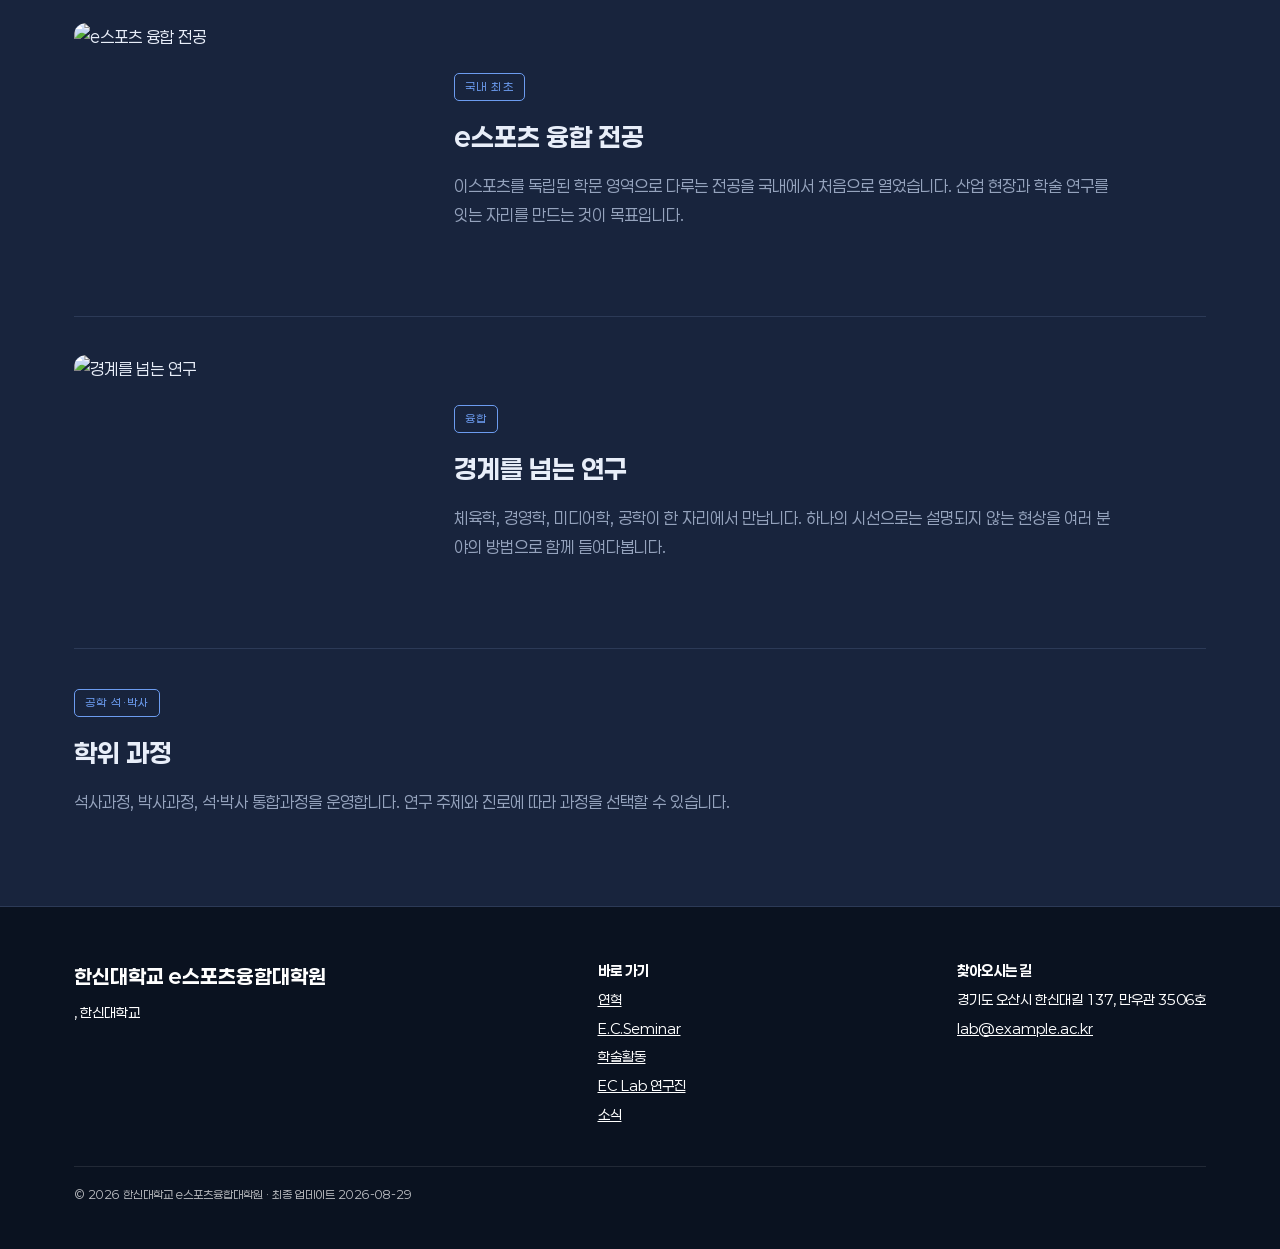
==== commit aed858ad: "홈 화면 정리, 소개글과 연구 갈래를 연혁으로 이동" ====
--- a/history.html
+++ b/history.html
@@ -20,11 +20,16 @@
 <main id="main">
 
   <section class="pagehead" id="pageHead"></section>
+   <!-- 소개글 : data.js 의 INTRO.paragraphs -->
+  <section class="sec-intro" id="homeIntro"></section>
+
   <section class="sec">
     <div class="wrap">
         <div class="rail" id="historyRail"></div>
     </div>
   </section>
+   <!-- 연구 갈래 3칸 : data.js 의 AREAS -->
+  <section class="areas" id="homeAreas"></section>
 
   <!-- 사진 + 설명 블록 : data.js 의 PROGRAMS -->
   <section class="sec sec--alt">
--- a/assets/css/style.css
+++ b/assets/css/style.css
@@ -707,4 +707,9 @@
 @media (max-width:820px){
   .pgm{grid-template-columns:1fr; gap:20px; padding:30px 0;}
   .pgm-photo img{aspect-ratio:16/9;}
+}
+/* 홈 — 첫 화면을 한 장으로 */
+.home-hero--photo{
+  min-height:calc(100vh - 84px);
+  border-bottom:0;
 }
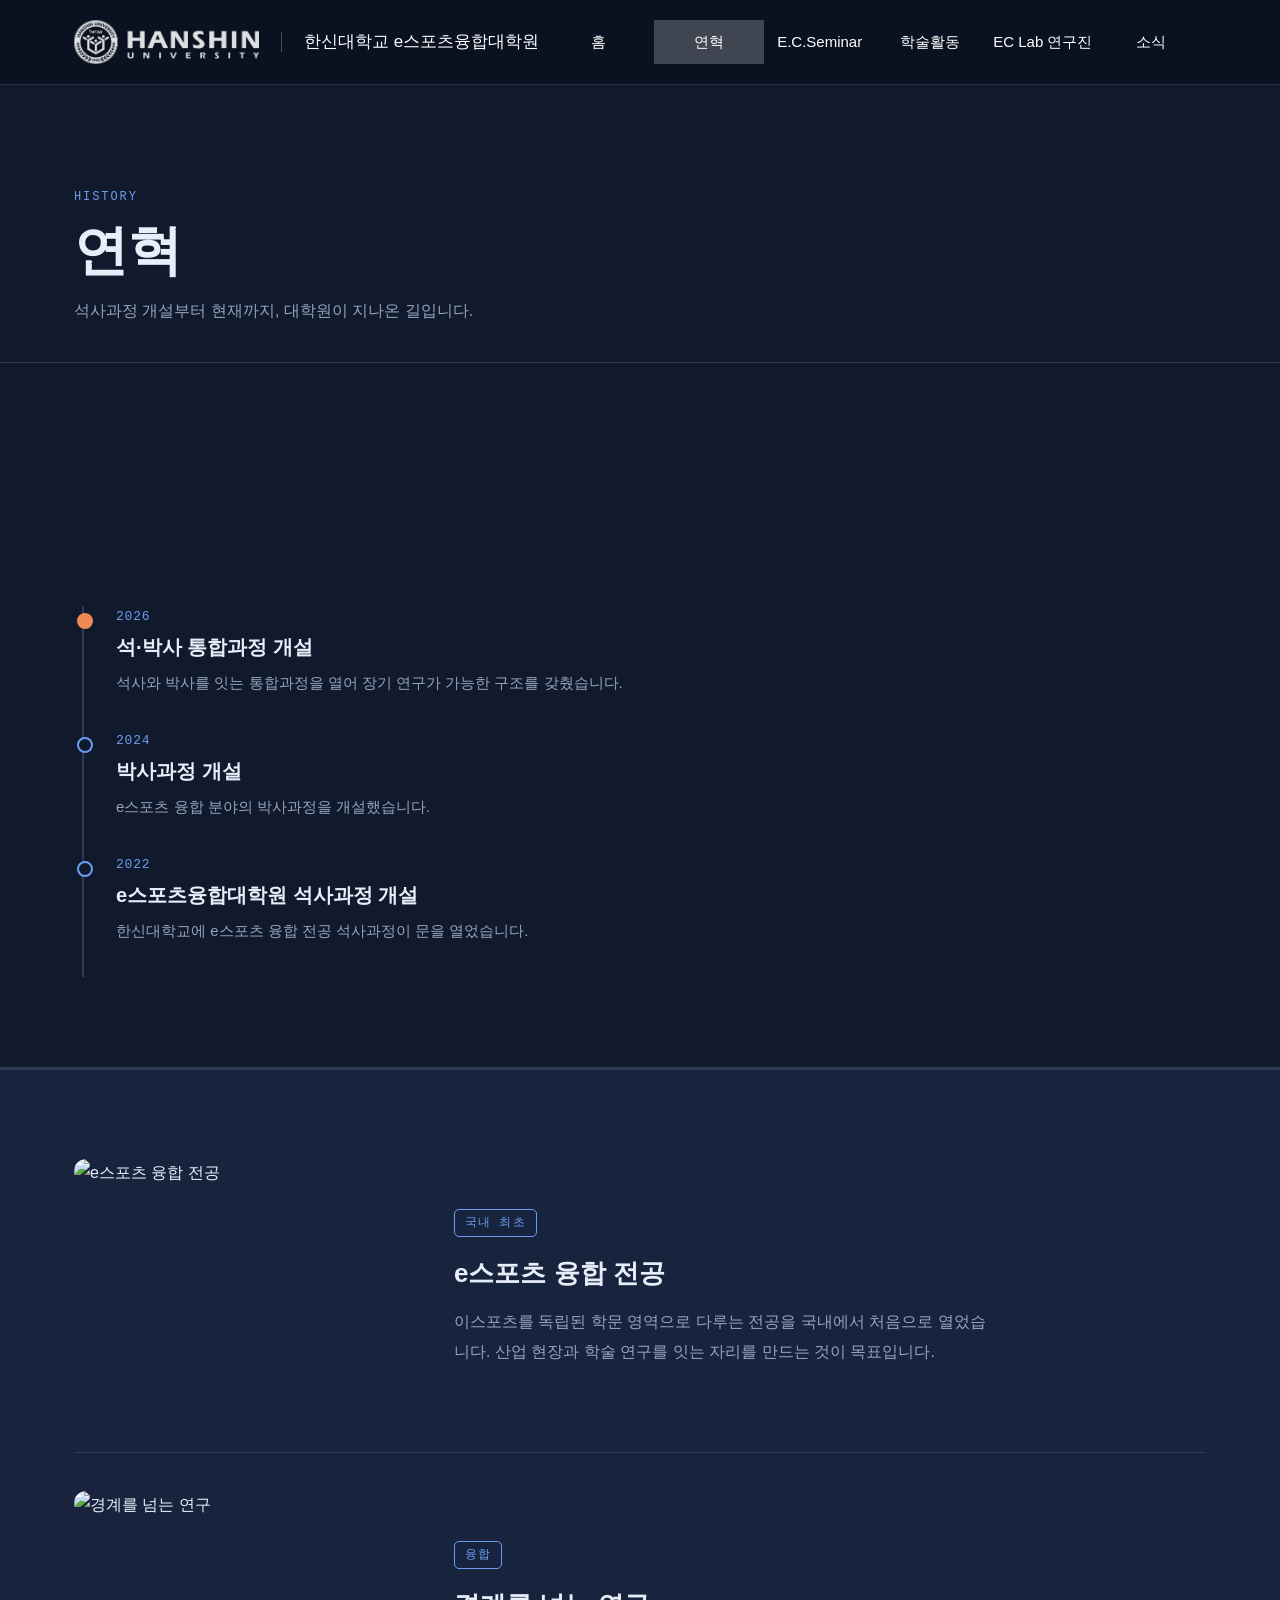
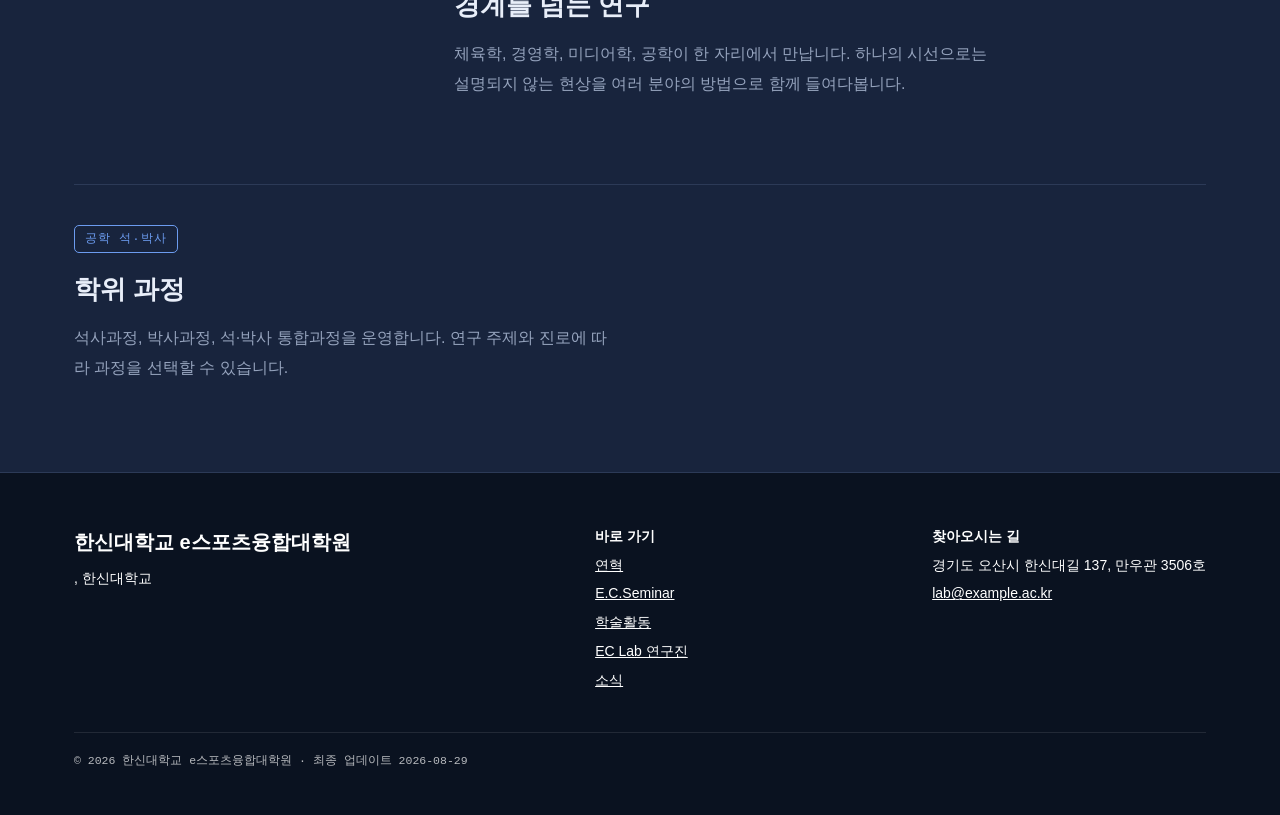
==== commit d9b70475: "대학원생 프로필 추가 및 카드 가독성 개선" ====
--- a/history.html
+++ b/history.html
@@ -21,11 +21,11 @@
 
   <section class="pagehead" id="pageHead"></section>
    <!-- 소개글 : data.js 의 INTRO.paragraphs -->
-  <section class="sec-intro" id="homeIntro"></section>
+  <section class="sec-intro" id="homeIntro"><span id="intro"></span></section>
 
-  <section class="sec">
+    <section class="sec" id="timeline">
     <div class="wrap">
-        <div class="rail" id="historyRail"></div>
+      <div class="rail" id="historyRail"></div>
     </div>
   </section>
    <!-- 연구 갈래 3칸 : data.js 의 AREAS -->
--- a/assets/css/style.css
+++ b/assets/css/style.css
@@ -1,6 +1,7 @@
 /* =========================================================
    0. 디자인 토큰 — 색/서체/간격을 여기서만 바꾸면 전체가 바뀝니다
    ========================================================= */
+   @import url("https://cdn.jsdelivr.net/gh/orioncactus/pretendard@v1.3.9/dist/web/static/pretendard.min.css");
    @font-face{
   font-family:'Paperlogy';
   src:url('../fonts/Paperlogy-4Regular.woff2') format('woff2');
@@ -24,9 +25,9 @@
   --hot:#9A4A30;          /* 최신·수상 표시 */
   --radius:14px;
   --maxw:1180px;
---f-display:'Paperlogy','Malgun Gothic',sans-serif;
---f-body:'Paperlogy','Malgun Gothic',sans-serif;
---f-mono:'Paperlogy',ui-monospace,monospace;
+--f-display:'Pretendard',sans-serif;
+--f-body:'Pretendard',sans-serif;
+--f-mono:'Pretendard',ui-monospace,monospace;
 }
 
 /* ---------------------------------------------------------
@@ -410,6 +411,29 @@
 .st-en{font-family:var(--f-mono); font-size:11.5px; color:var(--muted); letter-spacing:.05em; margin:1px 0 8px;}
 .st-course{font-size:12.5px; color:var(--accent); font-family:var(--f-mono); margin:0 0 8px;}
 .st-int{font-size:13.5px; color:var(--muted); margin:0;}
+
+/* 대학원생 카드 — 이름과 학위가 사진 아래에서 또렷하게 보이도록 */
+#studentList .st{padding:20px;}
+#studentList .photo,#studentList .photo-ph{margin-bottom:20px;}
+#studentList .st-name{
+  font-size:32px; font-weight:800; line-height:1.25;
+  letter-spacing:-.025em; color:#F5F8FF; overflow-wrap:anywhere;
+}
+#studentList .st-en{
+  font-size:14px; line-height:1.5; color:#B6C5DE;
+  margin:6px 0 0; overflow-wrap:anywhere;
+}
+#studentList .st-course{
+  display:inline-block; max-width:100%; margin:12px 0 0;
+  padding:7px 13px; border-radius:8px;
+  background:#C6DCFF; color:#112B52;
+  font-family:var(--f-body); font-size:16px; font-weight:700; line-height:1.4;
+  overflow-wrap:anywhere;
+}
+#studentList .st-int{
+  margin:14px 0 0; font-size:15px; line-height:1.7; color:#C3D0E4;
+}
+
 
 /* =========================================================
    8. Q&A
@@ -582,34 +606,6 @@
   font-variant-numeric:tabular-nums;
 }
 /* =========================================================
-   상단 메뉴 하위 항목 (드롭다운)
-   ========================================================= */
-.nav-item{position:relative; display:flex; align-items:center;}
-.nav-caret{font-size:9px; margin-left:5px; opacity:.8;}
-.nav-sub{
-  position:absolute; top:100%; left:0; min-width:148px; z-index:60;
-  margin-top:12px; padding:6px;
-  background:#131E33; border:1px solid rgba(255,255,255,.16);
-  border-radius:10px; box-shadow:0 14px 30px rgba(0,0,0,.45);
-  display:none;
-}
-.nav-sub::before{
-  content:""; position:absolute; left:0; right:0; top:-14px; height:14px;
-}
-.nav-item:hover > .nav-sub,
-.nav-item:focus-within > .nav-sub{display:block;}
-.nav-sub a{display:block; white-space:nowrap; font-size:14.5px;}
-
-@media (max-width:900px){
-  .nav-item{display:block; width:100%;}
-  .nav-sub{
-    position:static; display:block; margin:0; padding:0 0 4px 18px;
-    background:none; border:0; box-shadow:none;
-  }
-  .nav-sub a{font-size:14px; opacity:.85;}
-  .nav-caret{display:none;}
-}
-/* =========================================================
    구성원 상세 창 (카드를 누르면 뜨는 흰 창)
    ========================================================= */
 .is-clickable{cursor:pointer;}
@@ -668,11 +664,23 @@
 .bio-y{font-family:var(--f-mono); font-size:13.5px; color:#7A8296;}
 .modal .prof-role{background:#2E4A6B; color:#fff;}
 
+.profile-section{margin-top:30px;}
+.profile-section h3{margin:0 0 12px; font-size:17px; color:#141A24;}
+.profile-history{list-style:none; margin:0; padding:0;}
+.profile-history li{
+  display:grid; grid-template-columns:128px minmax(0,1fr); gap:18px;
+  padding:13px 0; border-top:1px solid rgba(20,26,36,.1);
+  font-size:14px; line-height:1.8;
+}
+.profile-date{color:#667085; font-size:12.5px;}
+.profile-detail{white-space:pre-line; overflow-wrap:anywhere;}
+
 @media (max-width:640px){
   .modal-panel{padding:30px 22px 28px; max-height:90vh;}
   .modal-head{grid-template-columns:1fr; gap:18px;}
   .modal-photo{max-width:140px;}
   .bio li{grid-template-columns:64px 1fr; gap:12px;}
+  .profile-history li{grid-template-columns:minmax(0,1fr); gap:4px;}
 }
 @media (prefers-reduced-motion:reduce){
   .modal-panel{animation:none;}
@@ -710,6 +718,102 @@
 }
 /* 홈 — 첫 화면을 한 장으로 */
 .home-hero--photo{
-  min-height:calc(100vh - 84px);
+  min-height:calc(100vh - 180px);
   border-bottom:0;
+}
+/* 로고와 기관명 사이 정리 */
+.brand{gap:22px;}
+.brand-text{
+  padding-left:22px;
+  border-left:1px solid rgba(255,255,255,.25);
+}
+.brand-text b{font-size:19px; font-weight:500;}
+/* =========================================================
+   전체 폭 메뉴판 (KeSPA 방식)
+   ========================================================= */
+.topbar{position:sticky; z-index:50;}
+.nav-sub{display:none;}
+
+/* 메뉴를 균등한 폭으로 — 아래 열과 정확히 맞물립니다 */
+.nav{
+  margin-left:auto;
+  display:grid; grid-auto-flow:column; grid-auto-columns:minmax(0,1fr); gap:0;
+}
+.nav a{text-align:center; border-radius:0;}
+
+.mega{
+  position:absolute; left:0; right:0; top:100%;
+  background:#FFFFFF;
+  box-shadow:0 20px 44px rgba(0,0,0,.4);
+  animation:megaDown .18s ease;
+}
+.mega[hidden]{display:none;}
+@keyframes megaDown{from{opacity:0; transform:translateY(-6px);} to{opacity:1; transform:none;}}
+
+.mega-in{
+  position:relative; max-width:var(--maxw); margin:0 auto; padding:0 24px;
+  height:250px;
+}
+.mega-col{
+  position:absolute; top:0; bottom:0;
+  padding:24px 4px; text-align:center;
+  border-left:1px solid rgba(0,0,0,.07);
+  transition:background .16s;
+}
+.mega-col:last-child{border-right:1px solid rgba(0,0,0,.07);}
+.mega-col.is-hot{background:#F3F1FA;}
+.mega-col a{
+  display:block; padding:11px 4px; text-decoration:none;
+  color:#2A2533; font-size:15px; white-space:nowrap;
+  transition:color .15s;
+}
+.mega-col a:hover{color:#5B3FBF;}
+
+/* 마우스를 올린 메뉴에 밑줄 */
+.nav a.is-hot{background:transparent; box-shadow:inset 0 -3px 0 var(--accent);}
+.topbar.is-open .nav a{opacity:.7;}
+.topbar.is-open .nav a.is-hot,
+.topbar.is-open .nav a.on{opacity:1;}
+
+@media (max-width:900px){
+  .mega{display:none !important;}
+  .nav{display:flex; flex-direction:column;}
+  .nav a{text-align:left;}
+  .nav-sub{display:block; padding:0 0 4px 18px;}
+  .nav-sub a{display:block; font-size:14px; opacity:.85;}
+}
+/* 기관명을 한 줄로 유지 */
+.brand-text b{white-space:nowrap; font-size:17px;}
+.nav a{padding:9px 8px; font-size:15px;}
+/* =========================================================
+   협력 기관 띠 (흐르는 로고)
+   ========================================================= */
+.ticker{background:#FFFFFF; padding:22px 0 26px; overflow:hidden;}
+.tick-label{
+  max-width:var(--maxw); margin:0 auto 14px; padding:0 24px;
+  font-family:var(--f-mono); font-size:11px; letter-spacing:.16em;
+  text-transform:uppercase; color:#8A8496;
+}
+.tick-view{overflow:hidden;}
+.tick-track{
+  display:flex; align-items:center; gap:56px; width:max-content;
+  animation:tick 38s linear infinite;
+}
+@keyframes tick{ to { transform:translateX(-50%); } }
+.tick-view:hover .tick-track{animation-play-state:paused;}
+
+.tick-item{
+  display:flex; align-items:center; justify-content:center;
+  min-width:150px; height:44px; text-decoration:none;
+  opacity:.55; transition:opacity .2s;
+}
+.tick-item:hover{opacity:1;}
+.tick-item img{max-height:40px; width:auto; object-fit:contain;}
+.tick-item span{
+  font-size:16px; font-weight:500; color:#2A2533; white-space:nowrap;
+}
+
+@media (prefers-reduced-motion:reduce){
+  .tick-track{animation:none;}
+  .tick-view{overflow-x:auto;}
 }
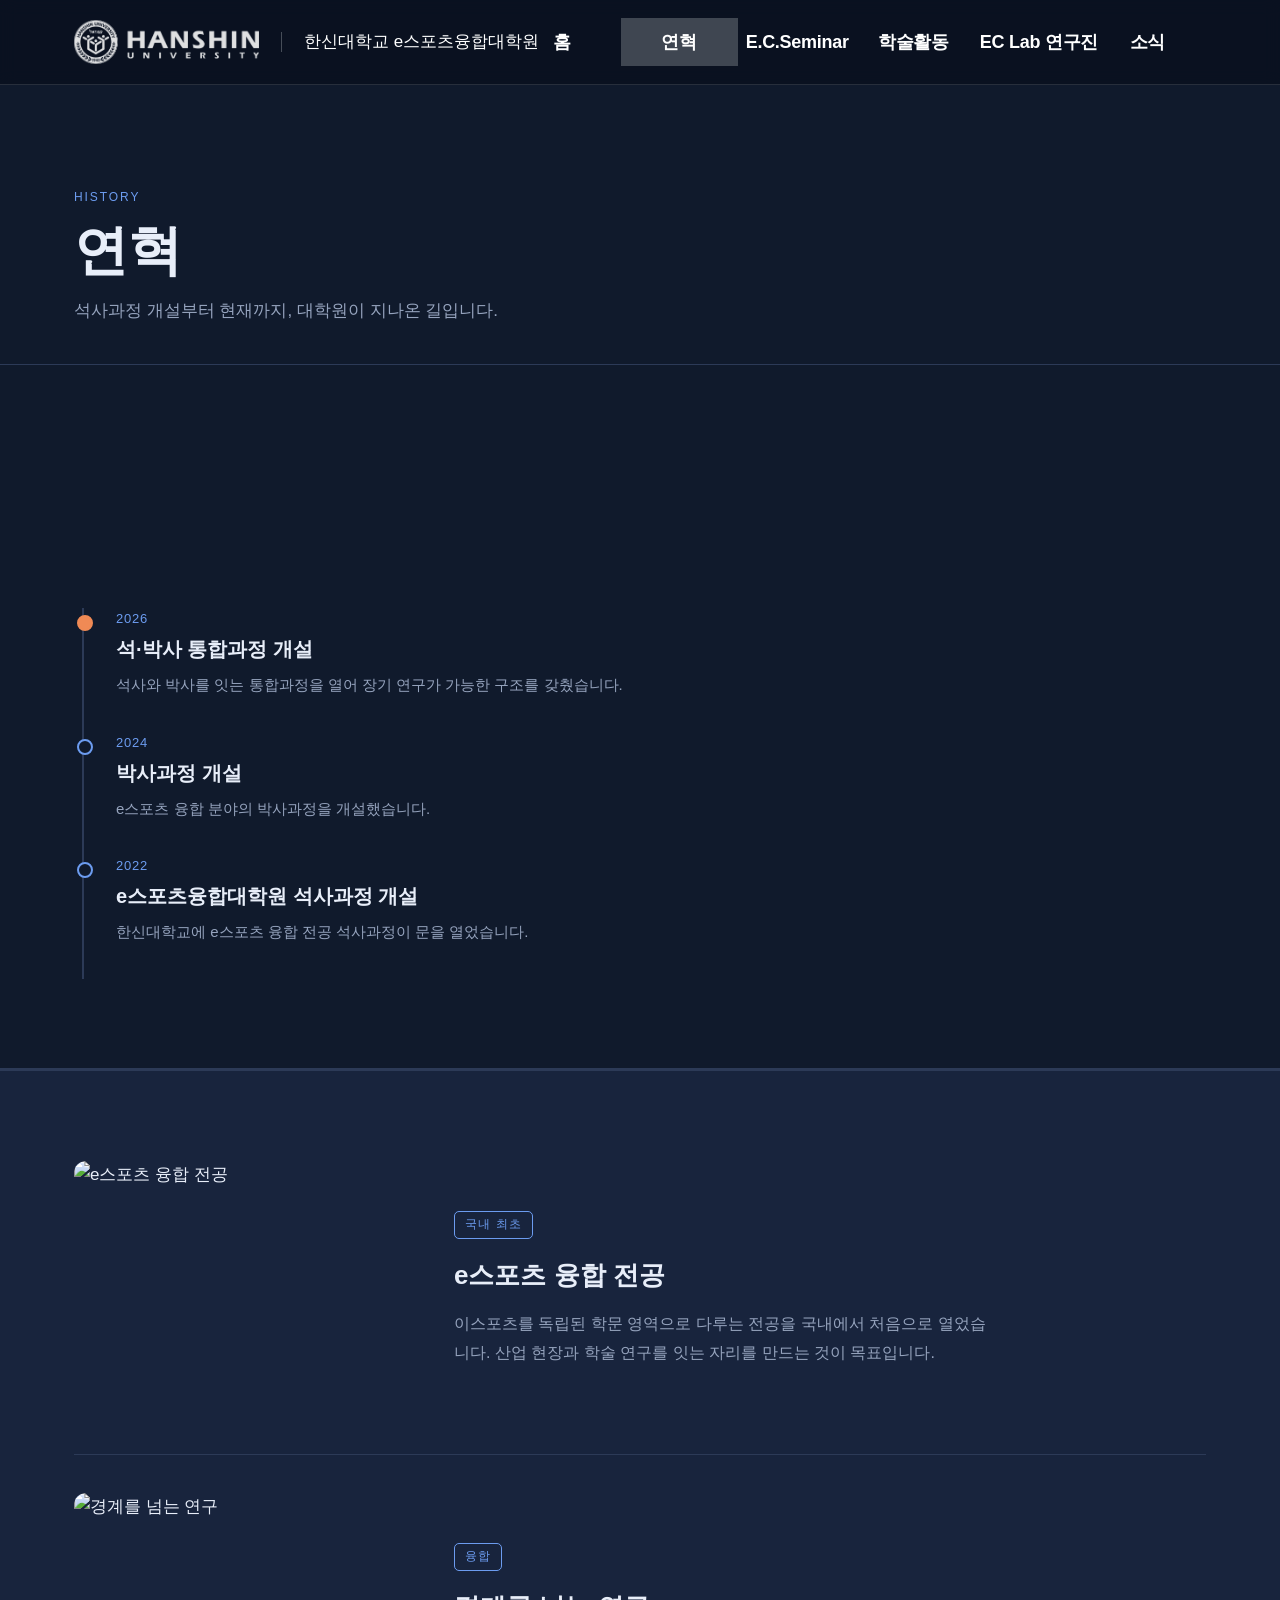
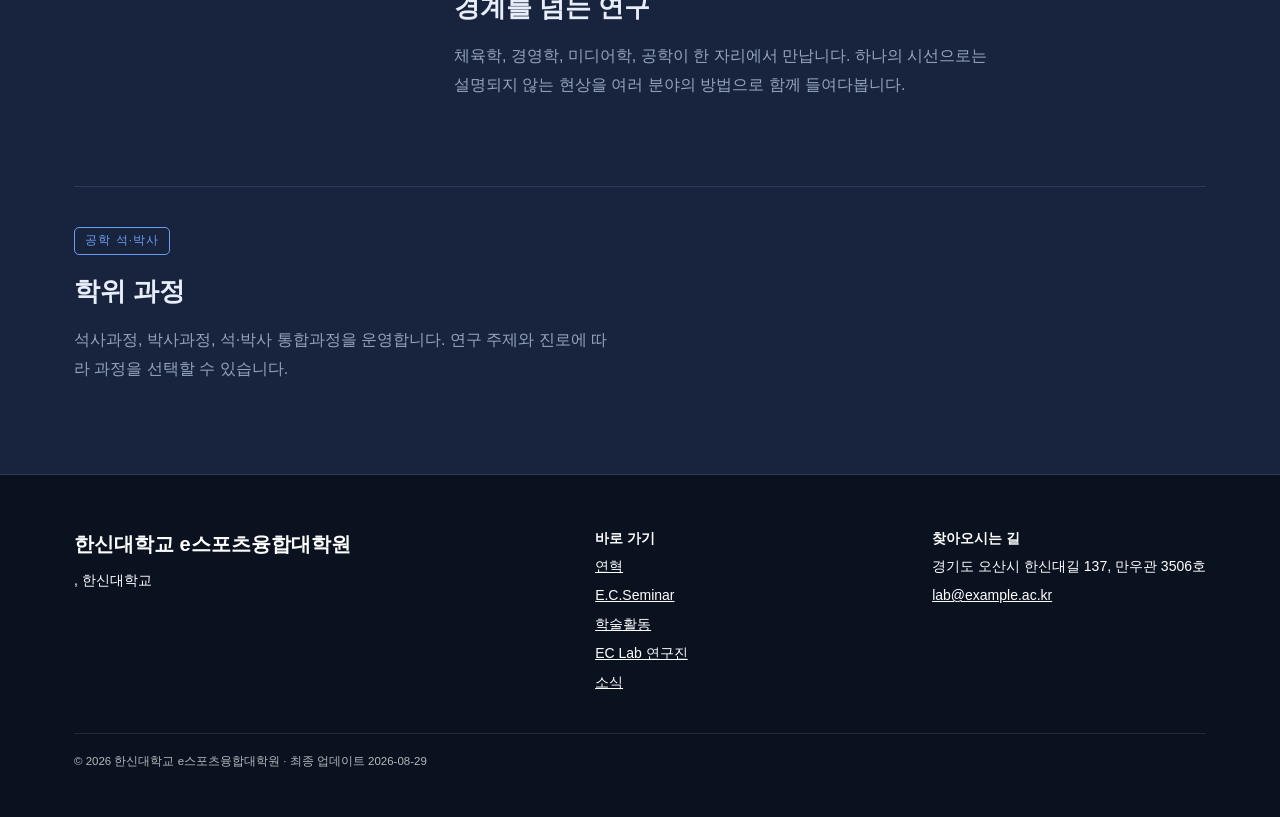
==== commit c168390f: "Pretendard 글꼴 통일 및 전체 가독성 개선" ====
--- a/history.html
+++ b/history.html
@@ -5,9 +5,8 @@
 <meta name="viewport" content="width=device-width, initial-scale=1" />
 <title>역사·연혁 · 이스포츠 연구실</title>
 <meta name="description" content="연구실의 설립부터 현재까지의 연혁입니다." />
-<link rel="preconnect" href="https://fonts.googleapis.com">
-<link rel="preconnect" href="https://fonts.gstatic.com" crossorigin>
-<link href="https://fonts.googleapis.com/css2?family=Gowun+Batang:wght@400;700&family=IBM+Plex+Mono:wght@400;500;600&family=IBM+Plex+Sans+KR:wght@300;400;500;600&display=swap" rel="stylesheet">
+<link rel="preconnect" href="https://cdn.jsdelivr.net" crossorigin />
+<link rel="stylesheet" href="https://cdn.jsdelivr.net/gh/orioncactus/pretendard@v1.3.9/dist/web/static/pretendard.min.css" crossorigin />
 <link rel="stylesheet" href="assets/css/style.css" />
 </head>
 <body data-page="history">
--- a/assets/css/style.css
+++ b/assets/css/style.css
@@ -1,19 +1,7 @@
 /* =========================================================
    0. 디자인 토큰 — 색/서체/간격을 여기서만 바꾸면 전체가 바뀝니다
    ========================================================= */
-   @import url("https://cdn.jsdelivr.net/gh/orioncactus/pretendard@v1.3.9/dist/web/static/pretendard.min.css");
-   @font-face{
-  font-family:'Paperlogy';
-  src:url('../fonts/Paperlogy-4Regular.woff2') format('woff2');
-  font-weight:400;
-  font-display:swap;
-}
-@font-face{
-  font-family:'Paperlogy';
-  src:url('../fonts/Paperlogy-7Bold.woff2') format('woff2');
-  font-weight:700;
-  font-display:swap;
-}
+/* Pretendard 공식 웹폰트는 각 HTML의 head에서 불러옵니다. */
 :root{
   --ink:#171A1E;          /* 가장 진한 잉크 (헤더·푸터 배경) */
   --ink-soft:#2C3138;
@@ -25,9 +13,9 @@
   --hot:#9A4A30;          /* 최신·수상 표시 */
   --radius:14px;
   --maxw:1180px;
---f-display:'Pretendard',sans-serif;
---f-body:'Pretendard',sans-serif;
---f-mono:'Pretendard',ui-monospace,monospace;
+  --f-body:'Pretendard',-apple-system,BlinkMacSystemFont,'Apple SD Gothic Neo','Malgun Gothic',sans-serif;
+  --f-display:var(--f-body);
+  --f-mono:var(--f-body);
 }
 
 /* ---------------------------------------------------------
@@ -59,12 +47,12 @@
 html{scroll-behavior:smooth;}
 body{
   margin:0; background:var(--paper); color:var(--ink);
-  font-family:var(--f-body); font-weight:400; font-size:16px; line-height:1.7;
+  font-family:var(--f-body); font-weight:400; font-size:17px; line-height:1.7;
   -webkit-font-smoothing:antialiased;
 }
 img{max-width:100%; display:block;}
 a{color:inherit;}
-button{font-family:inherit;}
+button,input,select,textarea{font-family:inherit;}
 :focus-visible{outline:3px solid var(--accent); outline-offset:3px; border-radius:4px;}
 
 .wrap{max-width:var(--maxw); margin:0 auto; padding:0 24px;}
@@ -133,7 +121,7 @@
 .home-hero{padding:clamp(76px,13vw,152px) 0 clamp(36px,5vw,64px);}
 .home-headline{
   font-family:var(--f-display); font-weight:700;
-  font-size:clamp(36px,7vw,80px); line-height:1.18; letter-spacing:-.02em;
+  font-size:clamp(36px,6vw,70px); line-height:1.2; letter-spacing:-.015em;
   margin:0 0 22px; max-width:17ch;
 }
 .home-sub{font-size:clamp(16px,1.5vw,19px); color:var(--muted); max-width:48ch; margin:0;}
@@ -193,7 +181,7 @@
   color:var(--accent); margin:9px 0 0;
 }
 .intro-body{max-width:64ch;}
-.intro-body p{font-size:17px; line-height:1.9; margin:0 0 20px;}
+.intro-body p{font-size:18px; line-height:1.9; margin:0 0 20px;}
 .intro-body p:first-child{font-size:19px;}
 .intro-body .btn{margin-top:10px;}
 
@@ -223,7 +211,7 @@
   font-family:var(--f-mono); font-size:10.5px; font-weight:600; letter-spacing:.06em;
   color:#fff; background:var(--hot); border-radius:4px; padding:2px 6px;
 }
-.nt-title{font-size:16.5px; font-weight:500; line-height:1.55; transition:color .15s;}
+.nt-title{font-size:18px; font-weight:600; line-height:1.55; transition:color .15s;}
 .nt-date{margin-top:auto; font-family:var(--f-mono); font-size:12.5px; color:var(--muted);}
 .more-btn{margin-top:24px;}
 
@@ -237,7 +225,7 @@
 .sem--done{opacity:.6;}
 .sem-round{font-family:var(--f-mono); font-size:13px; color:var(--accent);}
 .sem-date{font-family:var(--f-mono); font-size:13px; color:var(--muted);}
-.sem-topic{font-size:16px; font-weight:500; line-height:1.5;}
+.sem-topic{font-size:18px; font-weight:600; line-height:1.5;}
 .sem-speaker{font-size:14px; color:var(--muted);}
 .sem-status{
   justify-self:end; font-family:var(--f-mono); font-size:11.5px;
@@ -323,14 +311,14 @@
 .tools{display:flex; flex-wrap:wrap; gap:10px; align-items:center; margin-bottom:26px;}
 .chip{
   border:1px solid var(--line); background:var(--surface); color:var(--muted);
-  padding:8px 15px; border-radius:99px; font-size:13.5px; cursor:pointer;
+  padding:8px 15px; border-radius:99px; font-size:16px; font-weight:500; cursor:pointer;
   transition:all .16s;
 }
 .chip:hover{border-color:var(--ink); color:var(--ink);}
 .chip[aria-selected="true"], .chip.on{background:var(--ink); border-color:var(--ink); color:#fff;}
 .field{
   border:1px solid var(--line); background:var(--surface); border-radius:10px;
-  padding:9px 13px; font-size:14px; color:var(--ink); font-family:inherit;
+  padding:9px 13px; font-size:16px; color:var(--ink); font-family:inherit;
 }
 .count{margin-left:auto; font-family:var(--f-mono); font-size:12.5px; color:var(--muted);}
 
@@ -342,8 +330,8 @@
   padding:20px 0; border-bottom:1px solid var(--line);
 }
 .rec-y{font-family:var(--f-mono); font-size:14px; color:var(--muted); padding-top:2px;}
-.rec-t{font-size:17px; font-weight:500; margin:0 0 6px; line-height:1.5;}
-.rec-m{font-size:14px; color:var(--muted); margin:0;}
+.rec-t{font-size:19px; font-weight:600; margin:0 0 6px; line-height:1.5;}
+.rec-m{font-size:16px; color:var(--muted); margin:0;}
 .rec-m b{font-weight:500; color:var(--ink-soft);}
 .badges{display:flex; gap:6px; flex-wrap:wrap; margin-top:9px;}
 .badge{
@@ -372,8 +360,8 @@
 .card-top{display:flex; justify-content:space-between; gap:12px; align-items:baseline;}
 .card-date{font-family:var(--f-mono); font-size:12.5px; color:var(--muted);}
 .card-tag{font-family:var(--f-mono); font-size:11px; color:var(--accent); letter-spacing:.05em;}
-.card h3{font-size:17px; font-weight:500; margin:0; line-height:1.5;}
-.card p{font-size:14px; color:var(--muted); margin:0; flex:1;}
+.card h3{font-size:19px; font-weight:600; margin:0; line-height:1.5;}
+.card p{font-size:16px; color:var(--muted); margin:0; flex:1;}
 .card a.more{
   font-size:13px; color:var(--accent); text-decoration:none;
   font-family:var(--f-mono); letter-spacing:.03em;
@@ -403,14 +391,14 @@
 .prof-name{font-family:var(--f-display); font-size:30px; font-weight:700; margin:0;}
 .prof-en{font-family:var(--f-mono); font-size:13px; color:var(--muted); letter-spacing:.05em; margin:2px 0 10px;}
 .prof-role{display:inline-block; background:var(--ink); color:#fff; font-size:12.5px; padding:4px 11px; border-radius:99px; margin-bottom:12px;}
-.prof p{margin:0 0 8px; color:var(--muted); font-size:15px;}
+.prof p{margin:0 0 8px; color:var(--muted); font-size:16px;}
 .students{display:grid; grid-template-columns:repeat(auto-fill,minmax(216px,1fr)); gap:20px;}
 .st{background:var(--surface); border:1px solid var(--line); border-radius:var(--radius); padding:16px;}
 .st .photo,.st .photo-ph{margin-bottom:13px;}
-.st-name{font-family:var(--f-display); font-size:19px; font-weight:700; margin:0;}
-.st-en{font-family:var(--f-mono); font-size:11.5px; color:var(--muted); letter-spacing:.05em; margin:1px 0 8px;}
-.st-course{font-size:12.5px; color:var(--accent); font-family:var(--f-mono); margin:0 0 8px;}
-.st-int{font-size:13.5px; color:var(--muted); margin:0;}
+.st-name{font-family:var(--f-display); font-size:24px; font-weight:700; margin:0;}
+.st-en{font-family:var(--f-mono); font-size:14px; color:var(--muted); letter-spacing:.05em; margin:1px 0 8px;}
+.st-course{font-size:15px; color:var(--accent); font-family:var(--f-mono); margin:0 0 8px;}
+.st-int{font-size:15px; color:var(--muted); margin:0;}
 
 /* 대학원생 카드 — 이름과 학위가 사진 아래에서 또렷하게 보이도록 */
 #studentList .st{padding:20px;}
@@ -592,11 +580,23 @@
 }
 .home-hero--photo::before{                 /* 사진을 덮는 어두운 막 */
   content:""; position:absolute; inset:0;
-  background:linear-gradient(to top, rgba(10,18,32,.97), rgba(10,18,32,.42));
+  /* 문구 쪽은 짙게, 사진의 오른쪽은 밝게 남기는 반투명 그라데이션 */
+  background:
+    linear-gradient(90deg, rgba(4,9,18,.78) 0%, rgba(4,9,18,.55) 55%, rgba(4,9,18,.38) 100%),
+    linear-gradient(0deg, rgba(4,9,18,.65) 0%, rgba(4,9,18,.10) 65%);
   opacity:var(--dim,.9);
 }
 .home-hero--photo > .wrap{position:relative; z-index:1; width:100%;}
-.home-hero--photo .home-sub{color:var(--ink); opacity:.86;}
+.home-hero--photo .home-headline{
+  color:#FFFFFF; text-shadow:0 3px 24px rgba(0,0,0,.35);
+}
+.home-hero--photo .eyebrow{color:#DFE8F5;}
+.home-hero--photo .home-sub{
+  color:#F1F5FC; text-shadow:0 2px 12px rgba(0,0,0,.45);
+}
+.home-hero--photo .home-stats{border-top-color:rgba(255,255,255,.26);}
+.home-hero--photo .home-stats b{color:#FFFFFF;}
+.home-hero--photo .home-stats span{color:#D4DDED;}
 .hero-credit{
   position:absolute; right:26px; bottom:16px; z-index:1;
   font-family:var(--f-mono); font-size:11px; letter-spacing:.06em;
@@ -644,7 +644,7 @@
 .modal-photo .photo,.modal-photo .photo-ph{border-radius:12px;}
 .modal-name{font-family:var(--f-display); font-size:30px; font-weight:700; margin:6px 0 2px; color:#141A24;}
 .modal-en{font-family:var(--f-mono); font-size:12.5px; letter-spacing:.06em; color:#5A6273; margin:0 0 12px;}
-.modal-field{font-size:14.5px; color:#4A5163; margin:0 0 5px;}
+.modal-field{font-size:16px; color:#4A5163; margin:0 0 5px;}
 .modal-field strong{color:#141A24; font-weight:600;}
 .modal-field a{color:#2E4A6B;}
 .modal-intro{
@@ -659,7 +659,7 @@
 .bio li{
   display:grid; grid-template-columns:74px 1fr; gap:16px;
   padding:11px 0; border-top:1px solid rgba(20,26,36,.1);
-  font-size:15px; color:#2C3342;
+  font-size:16px; color:#2C3342;
 }
 .bio-y{font-family:var(--f-mono); font-size:13.5px; color:#7A8296;}
 .modal .prof-role{background:#2E4A6B; color:#fff;}
@@ -670,9 +670,9 @@
 .profile-history li{
   display:grid; grid-template-columns:128px minmax(0,1fr); gap:18px;
   padding:13px 0; border-top:1px solid rgba(20,26,36,.1);
-  font-size:14px; line-height:1.8;
-}
-.profile-date{color:#667085; font-size:12.5px;}
+  font-size:16px; line-height:1.8;
+}
+.profile-date{color:#667085; font-size:14px;}
 .profile-detail{white-space:pre-line; overflow-wrap:anywhere;}
 
 @media (max-width:640px){
@@ -777,43 +777,71 @@
 
 @media (max-width:900px){
   .mega{display:none !important;}
-  .nav{display:flex; flex-direction:column;}
+  .nav{display:none; flex-direction:column; max-height:calc(100dvh - 84px); overflow-y:auto;}
+  .nav.open{display:flex;}
   .nav a{text-align:left;}
   .nav-sub{display:block; padding:0 0 4px 18px;}
   .nav-sub a{display:block; font-size:14px; opacity:.85;}
 }
 /* 기관명을 한 줄로 유지 */
 .brand-text b{white-space:nowrap; font-size:17px;}
-.nav a{padding:9px 8px; font-size:15px;}
+.nav a{padding:9px 8px; font-size:18px; font-weight:600; letter-spacing:-.015em;}
+/* 글꼴을 키워도 중간 폭과 모바일에서 상단바가 겹치지 않도록 */
+@media (min-width:901px) and (max-width:1100px){
+  .topbar-in{gap:12px;}
+  .brand{gap:12px;}
+  .brand-logo{height:34px;}
+  .brand-text{padding-left:12px;}
+  .brand-text b{font-size:14px;}
+  .nav a{font-size:16px; padding:9px 6px;}
+}
+@media (max-width:900px){
+  .topbar-in{padding:0 16px; gap:12px;}
+  .brand{flex:1; min-width:0; gap:12px;}
+  .brand-logo{height:30px;}
+  .brand-text{min-width:0; padding-left:12px;}
+  .brand-text b{white-space:normal; font-size:14px; line-height:1.4;}
+  .navtoggle{flex-shrink:0; font-size:15px; font-weight:600;}
+  .nav a{font-size:17px;}
+  .nav-sub a{font-size:15px; font-weight:500;}
+}
 /* =========================================================
    협력 기관 띠 (흐르는 로고)
    ========================================================= */
-.ticker{background:#FFFFFF; padding:22px 0 26px; overflow:hidden;}
-.tick-label{
-  max-width:var(--maxw); margin:0 auto 14px; padding:0 24px;
-  font-family:var(--f-mono); font-size:11px; letter-spacing:.16em;
-  text-transform:uppercase; color:#8A8496;
-}
-.tick-view{overflow:hidden;}
-.tick-track{
-  display:flex; align-items:center; gap:56px; width:max-content;
-  animation:tick 38s linear infinite;
-}
-@keyframes tick{ to { transform:translateX(-50%); } }
-.tick-view:hover .tick-track{animation-play-state:paused;}
-
+.ticker{background:#FFFFFF; color:#525B6B; padding:24px 0 30px; overflow:hidden; border-top:1px solid #E9EDF2;}
+.tick-heading{display:flex; align-items:center; justify-content:space-between; gap:16px; margin-bottom:22px;}
+.tick-label{margin:0; font-size:13px; font-weight:600; color:#697386; letter-spacing:.04em;}
+.tick-toggle{
+  flex-shrink:0; padding:5px 11px; border:1px solid #D8DEE7; border-radius:6px;
+  background:#FFFFFF; color:#525B6B; font-size:12px; cursor:pointer;
+}
+.tick-toggle:hover{background:#F2F5F9;}
+.tick-view{
+  overflow:hidden;
+  -webkit-mask-image:linear-gradient(to right,transparent,#000 5%,#000 95%,transparent);
+  mask-image:linear-gradient(to right,transparent,#000 5%,#000 95%,transparent);
+}
+.tick-track{display:flex; width:max-content; animation:tick 48s linear infinite;}
+.tick-group{display:flex; flex:0 0 auto; align-items:center; justify-content:space-around; min-width:100vw; gap:64px; padding:0 32px;}
+@keyframes tick{to{transform:translateX(-50%);}}
+.tick-view:hover .tick-track,.tick-view:focus-within .tick-track,.ticker.is-paused .tick-track{animation-play-state:paused;}
 .tick-item{
-  display:flex; align-items:center; justify-content:center;
-  min-width:150px; height:44px; text-decoration:none;
-  opacity:.55; transition:opacity .2s;
+  display:flex; flex-shrink:0; align-items:center; justify-content:center;
+  min-width:180px; height:54px; text-decoration:none; color:#525B6B;
+  opacity:.8; transition:opacity .2s;
 }
 .tick-item:hover{opacity:1;}
-.tick-item img{max-height:40px; width:auto; object-fit:contain;}
-.tick-item span{
-  font-size:16px; font-weight:500; color:#2A2533; white-space:nowrap;
-}
-
+.tick-item img{max-height:44px; max-width:180px; width:auto; object-fit:contain;}
+.tick-item span{font-size:26px; font-weight:700; letter-spacing:-.035em; white-space:nowrap;}
+@media (max-width:640px){
+  .ticker{padding:20px 0 26px;}
+  .tick-group{gap:40px; padding:0 20px;}
+  .tick-item{min-width:160px;}
+  .tick-item span{font-size:23px;}
+}
 @media (prefers-reduced-motion:reduce){
-  .tick-track{animation:none;}
-  .tick-view{overflow-x:auto;}
-}+  .tick-track{animation:none; width:100%;}
+  .tick-duplicate,[data-tick-copy],.tick-toggle{display:none;}
+  .tick-group{min-width:0; width:100%; flex-wrap:wrap; justify-content:center; gap:24px;}
+  .tick-view{-webkit-mask-image:none; mask-image:none;}
+}
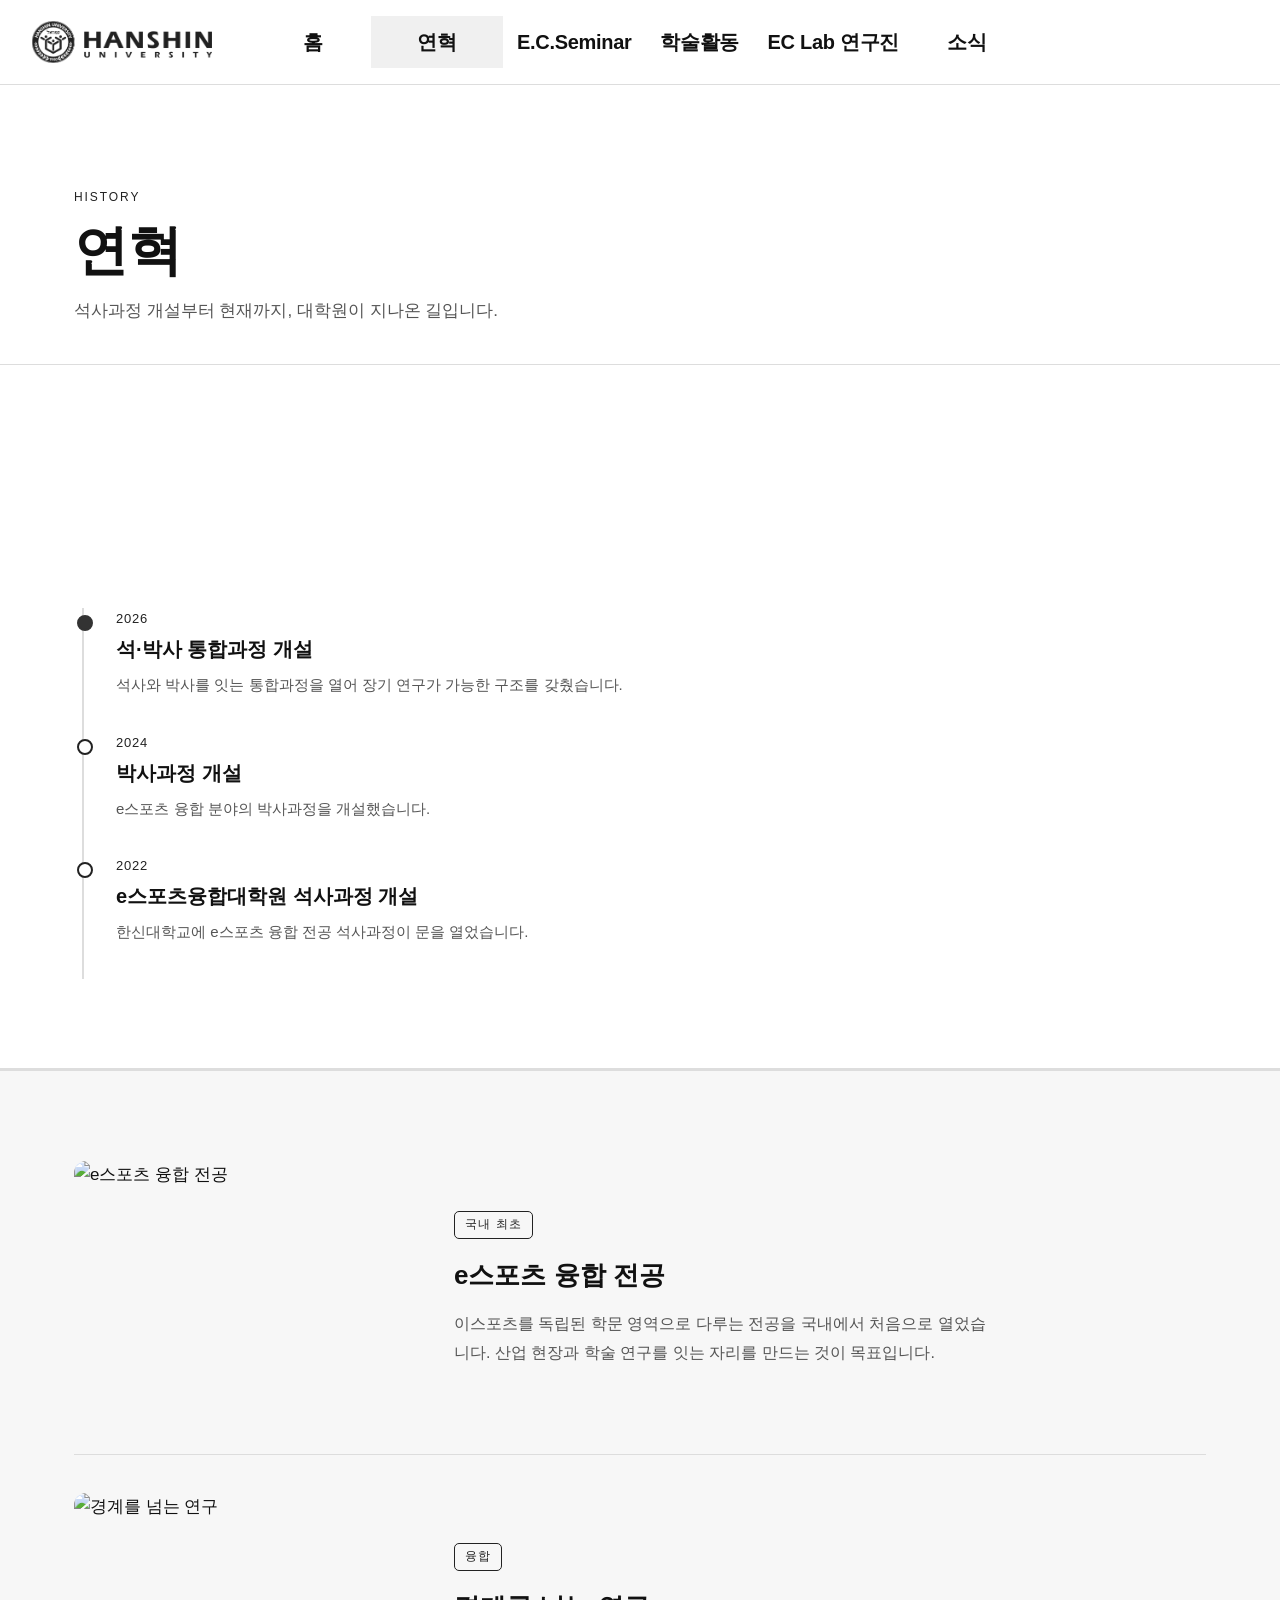
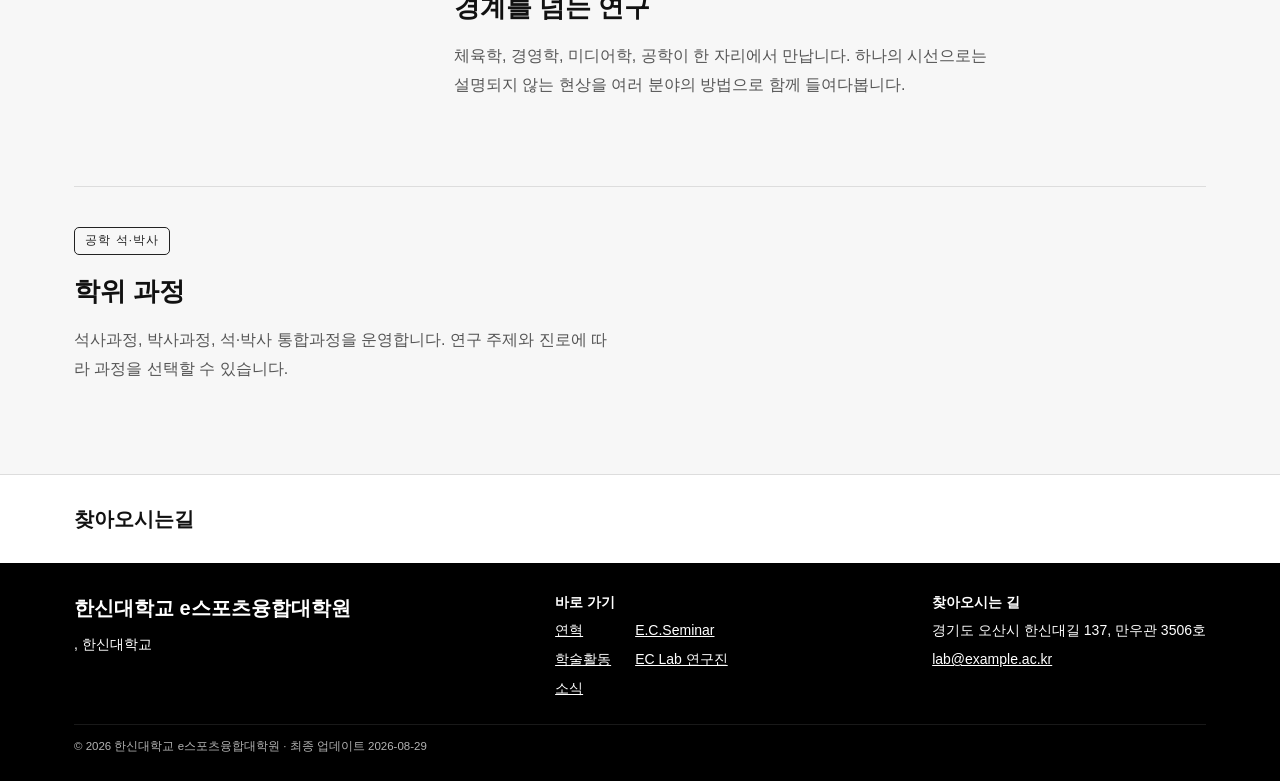
==== commit aa96d59f: "홈 외 페이지 흰 배경과 검정 글씨 적용" ====
--- a/history.html
+++ b/history.html
@@ -3,11 +3,11 @@
 <head>
 <meta charset="utf-8" />
 <meta name="viewport" content="width=device-width, initial-scale=1" />
-<title>역사·연혁 · 이스포츠 연구실</title>
+<title>소개 · 한신대학교</title>
 <meta name="description" content="연구실의 설립부터 현재까지의 연혁입니다." />
 <link rel="preconnect" href="https://cdn.jsdelivr.net" crossorigin />
 <link rel="stylesheet" href="https://cdn.jsdelivr.net/gh/orioncactus/pretendard@v1.3.9/dist/web/static/pretendard.min.css" crossorigin />
-<link rel="stylesheet" href="assets/css/style.css" />
+<link rel="stylesheet" href="assets/css/style.css?v=20260913-light" />
 </head>
 <body data-page="history">
 
@@ -20,7 +20,7 @@
 
   <section class="pagehead" id="pageHead"></section>
    <!-- 소개글 : data.js 의 INTRO.paragraphs -->
-  <section class="sec-intro" id="homeIntro"><span id="intro"></span></section>
+  <div id="intro"><section class="sec-intro" id="homeIntro"></section></div>
 
     <section class="sec" id="timeline">
     <div class="wrap">
@@ -35,12 +35,18 @@
     <div class="wrap" id="programList"></div>
   </section>
 
+  <section class="sec" id="directions" aria-labelledby="directionsTitle">
+    <div class="wrap">
+      <h2 class="sec-title" id="directionsTitle">찾아오시는길</h2>
+      <p id="directionsAddress"></p>
+    </div>
+  </section>
 </main>
 
 <!-- 푸터도 자동으로 채워집니다 -->
 <footer id="siteFooter"></footer>
 
-<script src="assets/js/data.js"></script>
-<script src="assets/js/app.js"></script>
+<script src="assets/js/data.js?v=20260912-introduction"></script>
+<script src="assets/js/app.js?v=20260912-introduction"></script>
 </body>
 </html>
--- a/assets/css/style.css
+++ b/assets/css/style.css
@@ -44,7 +44,7 @@
    --------------------------------------------------------- */
 
 *{box-sizing:border-box;}
-html{scroll-behavior:smooth;}
+html{scroll-behavior:smooth; background:#FFFFFF;}
 body{
   margin:0; background:var(--paper); color:var(--ink);
   font-family:var(--f-body); font-weight:400; font-size:17px; line-height:1.7;
@@ -449,14 +449,14 @@
 /* =========================================================
    9. 푸터
    ========================================================= */
-footer{background:var(--ink); color:#fff; padding:52px 0 40px;}
-footer .cols{display:flex; flex-wrap:wrap; gap:44px; justify-content:space-between;}
+footer{background:var(--ink); color:#fff; padding:28px 0 20px;}
+footer .cols{display:flex; flex-wrap:wrap; gap:24px; justify-content:space-between;}
 footer h3{font-family:var(--f-display); color:#fff; font-size:20px; margin:0 0 8px;}
 footer p{margin:0 0 5px; font-size:14px;}
 footer a{color:#fff;}
 footer .fine{
   font-family:var(--f-mono); font-size:11.5px; color:#fff; opacity:.7;
-  margin-top:34px; padding-top:18px; border-top:1px solid rgba(255,255,255,.14);
+  margin-top:18px; padding-top:12px; border-top:1px solid rgba(255,255,255,.14);
 }
 
 /* =========================================================
@@ -544,7 +544,7 @@
 
 /* 밝기 관계가 뒤집히는 자리들 */
 .topbar{background:rgba(10,18,32,.94);}
-footer{background:#0A1220;}
+footer{background:#000000;}
 .sec--alt{background:#18243D;}
 @media (max-width:900px){ .nav{background:#0A1220;} }
 
@@ -752,7 +752,7 @@
 
 .mega-in{
   position:relative; max-width:var(--maxw); margin:0 auto; padding:0 24px;
-  height:250px;
+  height:300px;
 }
 .mega-col{
   position:absolute; top:0; bottom:0;
@@ -763,15 +763,16 @@
 .mega-col:last-child{border-right:1px solid rgba(0,0,0,.07);}
 .mega-col.is-hot{background:#F3F1FA;}
 .mega-col a{
-  display:block; padding:11px 4px; text-decoration:none;
-  color:#2A2533; font-size:15px; white-space:nowrap;
+  display:block; padding:13px 4px; text-decoration:none;
+  color:#202633; font-size:18px; font-weight:600; line-height:1.5;
+  white-space:normal; word-break:keep-all; overflow-wrap:anywhere;
   transition:color .15s;
 }
 .mega-col a:hover{color:#5B3FBF;}
 
 /* 마우스를 올린 메뉴에 밑줄 */
 .nav a.is-hot{background:transparent; box-shadow:inset 0 -3px 0 var(--accent);}
-.topbar.is-open .nav a{opacity:.7;}
+.topbar.is-open .nav a{opacity:.9;}
 .topbar.is-open .nav a.is-hot,
 .topbar.is-open .nav a.on{opacity:1;}
 
@@ -783,34 +784,62 @@
   .nav-sub{display:block; padding:0 0 4px 18px;}
   .nav-sub a{display:block; font-size:14px; opacity:.85;}
 }
-/* 기관명을 한 줄로 유지 */
-.brand-text b{white-space:nowrap; font-size:17px;}
-.nav a{padding:9px 8px; font-size:18px; font-weight:600; letter-spacing:-.015em;}
-/* 글꼴을 키워도 중간 폭과 모바일에서 상단바가 겹치지 않도록 */
-@media (min-width:901px) and (max-width:1100px){
-  .topbar-in{gap:12px;}
-  .brand{gap:12px;}
-  .brand-logo{height:34px;}
-  .brand-text{padding-left:12px;}
-  .brand-text b{font-size:14px;}
-  .nav a{font-size:16px; padding:9px 6px;}
-}
-@media (max-width:900px){
-  .topbar-in{padding:0 16px; gap:12px;}
-  .brand{flex:1; min-width:0; gap:12px;}
-  .brand-logo{height:30px;}
-  .brand-text{min-width:0; padding-left:12px;}
-  .brand-text b{white-space:normal; font-size:14px; line-height:1.4;}
-  .navtoggle{flex-shrink:0; font-size:15px; font-weight:600;}
-  .nav a{font-size:17px;}
-  .nav-sub a{font-size:15px; font-weight:500;}
+/* 로고는 왼쪽, 메뉴 묶음은 화면의 정중앙에 배치합니다. */
+.topbar-in{
+  max-width:none; margin:0; padding:0 clamp(20px,2.5vw,48px);
+  display:grid; grid-template-columns:minmax(0,1fr) auto minmax(0,1fr);
+  align-items:center; gap:16px; height:84px;
+}
+.brand{grid-column:1; grid-row:1; justify-self:start; min-width:0; gap:0;}
+.brand-logo{width:210px; height:auto; max-width:none;}
+.nav{
+  grid-column:2; grid-row:1; justify-self:center; margin:0;
+  display:grid; grid-auto-flow:column; grid-auto-columns:minmax(108px,max-content);
+  gap:4px; width:max-content;
+}
+.nav > a{padding:12px 10px; font-size:20px; font-weight:700; line-height:1.4; letter-spacing:-.015em;}
+.navtoggle{grid-column:3; grid-row:1; justify-self:end; margin:0;}
+.mega-in{max-width:none; padding:0;}
+
+/* 홈에서는 동일한 사진 위에 로고와 메뉴를 겹쳐 보여줍니다. */
+body[data-page="home"] .topbar{
+  position:absolute; top:0; left:0; right:0;
+  background:transparent; backdrop-filter:none;
+  border-bottom:1px solid rgba(255,255,255,.16);
+}
+body[data-page="home"] .brand-logo{filter:drop-shadow(0 2px 8px rgba(0,0,0,.25));}
+body[data-page="home"] .brand-logo--invert{filter:brightness(0) invert(1) drop-shadow(0 2px 8px rgba(0,0,0,.25));}
+body[data-page="home"] .nav > a{text-shadow:0 2px 10px rgba(0,0,0,.4);}
+body[data-page="home"] .home-hero--photo{
+  min-height:100vh; min-height:100svh; align-items:flex-start;
+  padding-top:clamp(140px,18vh,190px); padding-bottom:clamp(56px,8vh,90px);
+}
+@media (min-width:1181px) and (max-width:1280px){
+  .brand-logo{width:180px;}
+}
+@media (max-width:1180px){
+  .topbar-in{display:flex; justify-content:space-between; padding:0 20px; gap:16px;}
+  .brand{flex:0 0 auto;}
+  .brand-logo{width:160px; height:auto;}
+  .navtoggle{display:block; flex-shrink:0; font-size:16px; font-weight:600;}
+  .mega{display:none !important;}
+  .nav{
+    position:absolute; top:100%; left:0; right:0; width:auto; margin:0; justify-self:stretch;
+    display:none; flex-direction:column; gap:0; padding:14px 24px 20px;
+    max-height:calc(100dvh - 84px); overflow-y:auto;
+    background:rgba(10,18,32,.98); border-bottom:1px solid rgba(255,255,255,.15);
+  }
+  .nav.open{display:flex;}
+  .nav > a{text-align:left; font-size:19px; padding:12px 8px;}
+  .nav-sub{display:block; padding:0 0 10px 18px;}
+  .nav-sub a{display:block; text-align:left; font-size:17px; font-weight:600; padding:9px 8px; opacity:1;}
 }
 /* =========================================================
    협력 기관 띠 (흐르는 로고)
    ========================================================= */
 .ticker{background:#FFFFFF; color:#525B6B; padding:24px 0 30px; overflow:hidden; border-top:1px solid #E9EDF2;}
-.tick-heading{display:flex; align-items:center; justify-content:space-between; gap:16px; margin-bottom:22px;}
-.tick-label{margin:0; font-size:13px; font-weight:600; color:#697386; letter-spacing:.04em;}
+.tick-heading{display:flex; align-items:center; justify-content:flex-start; gap:16px; max-width:none; padding-inline:clamp(20px,2.5vw,48px); margin-bottom:22px;}
+.tick-label{margin:0; padding:8px 16px; border:1px solid #535B66; border-radius:0; font-size:17px; font-weight:600; color:#303844; letter-spacing:0;}
 .tick-toggle{
   flex-shrink:0; padding:5px 11px; border:1px solid #D8DEE7; border-radius:6px;
   background:#FFFFFF; color:#525B6B; font-size:12px; cursor:pointer;
@@ -845,3 +874,71 @@
   .tick-group{min-width:0; width:100%; flex-wrap:wrap; justify-content:center; gap:24px;}
   .tick-view{-webkit-mask-image:none; mask-image:none;}
 }
+
+/* 홈 제목 — 사진을 넓게 보여 주는 왼쪽 상단 배치 */
+#homeHero > .wrap{max-width:none; margin:0; padding-inline:clamp(20px,2.5vw,48px);}
+#homeHero .home-headline{max-width:none; font-size:clamp(25.2px,4.14vw,57.6px); line-height:1.25; margin-bottom:20px; word-break:keep-all;}
+#homeHero .home-sub{max-width:58ch; font-size:clamp(12px,1.12vw,15.2px); line-height:1.6; text-wrap:balance;}
+
+/* 하단 바로가기를 두 열로 정리해 전체 높이를 줄입니다. */
+#siteFooter .cols > div:nth-child(2){display:grid; grid-template-columns:repeat(2,max-content); column-gap:24px; align-content:start;}
+#siteFooter .cols > div:nth-child(2) > p:first-child{grid-column:1 / -1;}
+
+/* 간결한 하단 기관 정보 */
+#siteFooter .footer-identity{max-width:none; padding-inline:clamp(20px,2.5vw,48px);}
+#siteFooter .footer-logo{display:block; width:210px; max-width:100%; height:auto; margin-bottom:16px;}
+#siteFooter .footer-address{margin:0; color:#D8D8D8; font-size:14px; line-height:1.7; word-break:keep-all;}
+@media(max-width:1180px){#siteFooter .footer-logo{width:160px;}}
+
+/* 홈 화면의 스크롤 바깥 여백 */
+body[data-page="home"]{background:#FFFFFF;}
+
+/* 홈 배경 사진: 5초 간격 크로스페이드 */
+#homeHero{overflow:hidden; isolation:isolate;}
+.hero-slides{position:absolute; inset:0; z-index:0; background:#101A2C; overflow:hidden;}
+.hero-slide{position:absolute; inset:0; width:100%; height:100%; max-width:none; object-fit:cover; object-position:center; opacity:0; transition:opacity .9s ease;}
+.hero-slide.is-active{opacity:1;}
+#homeHero.home-hero--photo::before{z-index:1; pointer-events:none;}
+@media(prefers-reduced-motion:reduce){.hero-slide{transition:none; transform:none !important;}}
+
+#homeHero > .wrap,#homeHero .hero-credit{z-index:2;}
+
+#intro,#timeline,#directions{scroll-margin-top:110px;}
+#directionsAddress{font-size:18px; word-break:keep-all;}
+
+/* 찾아오시는길 제목과 주소를 하나의 간결한 안내 블록으로 표시 */
+#directions{padding:28px 0;}
+#directions > .wrap{display:flex; align-items:baseline; flex-wrap:wrap; gap:8px 24px;}
+#directionsTitle{margin:0; font-size:20px; line-height:1.6; flex-shrink:0;}
+#directionsAddress{margin:0; font-size:17px; line-height:1.8;}
+
+/* 소개 메뉴의 긴 하위 항목도 한 칸 안에서 한 줄로 표시 */
+@media(min-width:1181px){
+  #nav > a[href="history.html"]{min-width:132px;}
+  .mega-col a[href="history.html#directions"]{white-space:nowrap; overflow-wrap:normal;}
+}
+
+/* 홈을 제외한 페이지: 흰 바탕과 검정 글씨 */
+body:not([data-page="home"]){
+  --paper:#FFFFFF; --surface:#FFFFFF; --ink:#111111; --ink-soft:#303030;
+  --muted:#555555; --line:#DDDDDD; --accent:#222222; --hot:#333333;
+  background:#FFFFFF; color:#111111; color-scheme:light;
+}
+body:not([data-page="home"]) .topbar{background:rgba(255,255,255,.97); border-bottom:1px solid #DDDDDD;}
+body:not([data-page="home"]) .topbar .brand-logo{filter:brightness(0);}
+body:not([data-page="home"]) .topbar :is(.brand,.brand-mark,.nav a,.navtoggle){color:#111111; border-color:#CCCCCC;}
+body:not([data-page="home"]) .nav a:is(:hover,.on){background:#F0F0F0;}
+body:not([data-page="home"]) .mega-col.is-hot{background:#F3F3F3;}
+body:not([data-page="home"]) .mega-col a:hover{color:#000000;}
+body:not([data-page="home"]) .sec--alt{background:#F7F7F7;}
+body:not([data-page="home"]) :is(.hero-photo,.bar-track,.card-img,.photo,.photo-ph){background:#EEEEEE; color:#111111;}
+body:not([data-page="home"]) :is(.btn,.chip.on,.chip[aria-selected="true"],.prof-role,.nt-new,.skip){background:#222222; border-color:#222222; color:#FFFFFF;}
+body:not([data-page="home"]) .btn--ghost{background:transparent; color:#111111; border-color:#CCCCCC;}
+body:not([data-page="home"]) #studentList .st-name{color:#111111;}
+body:not([data-page="home"]) #studentList :is(.st-en,.st-int){color:#555555;}
+body:not([data-page="home"]) #studentList .st-course{background:#EEEEEE; color:#111111;}
+body:not([data-page="home"]) :is(.card,a.nt):hover{box-shadow:0 8px 24px rgba(0,0,0,.08);}
+body:not([data-page="home"]) ::selection{background:#222222; color:#FFFFFF;}
+@media(max-width:1180px){
+  body:not([data-page="home"]) .nav{background:#FFFFFF; border-bottom-color:#DDDDDD;}
+}
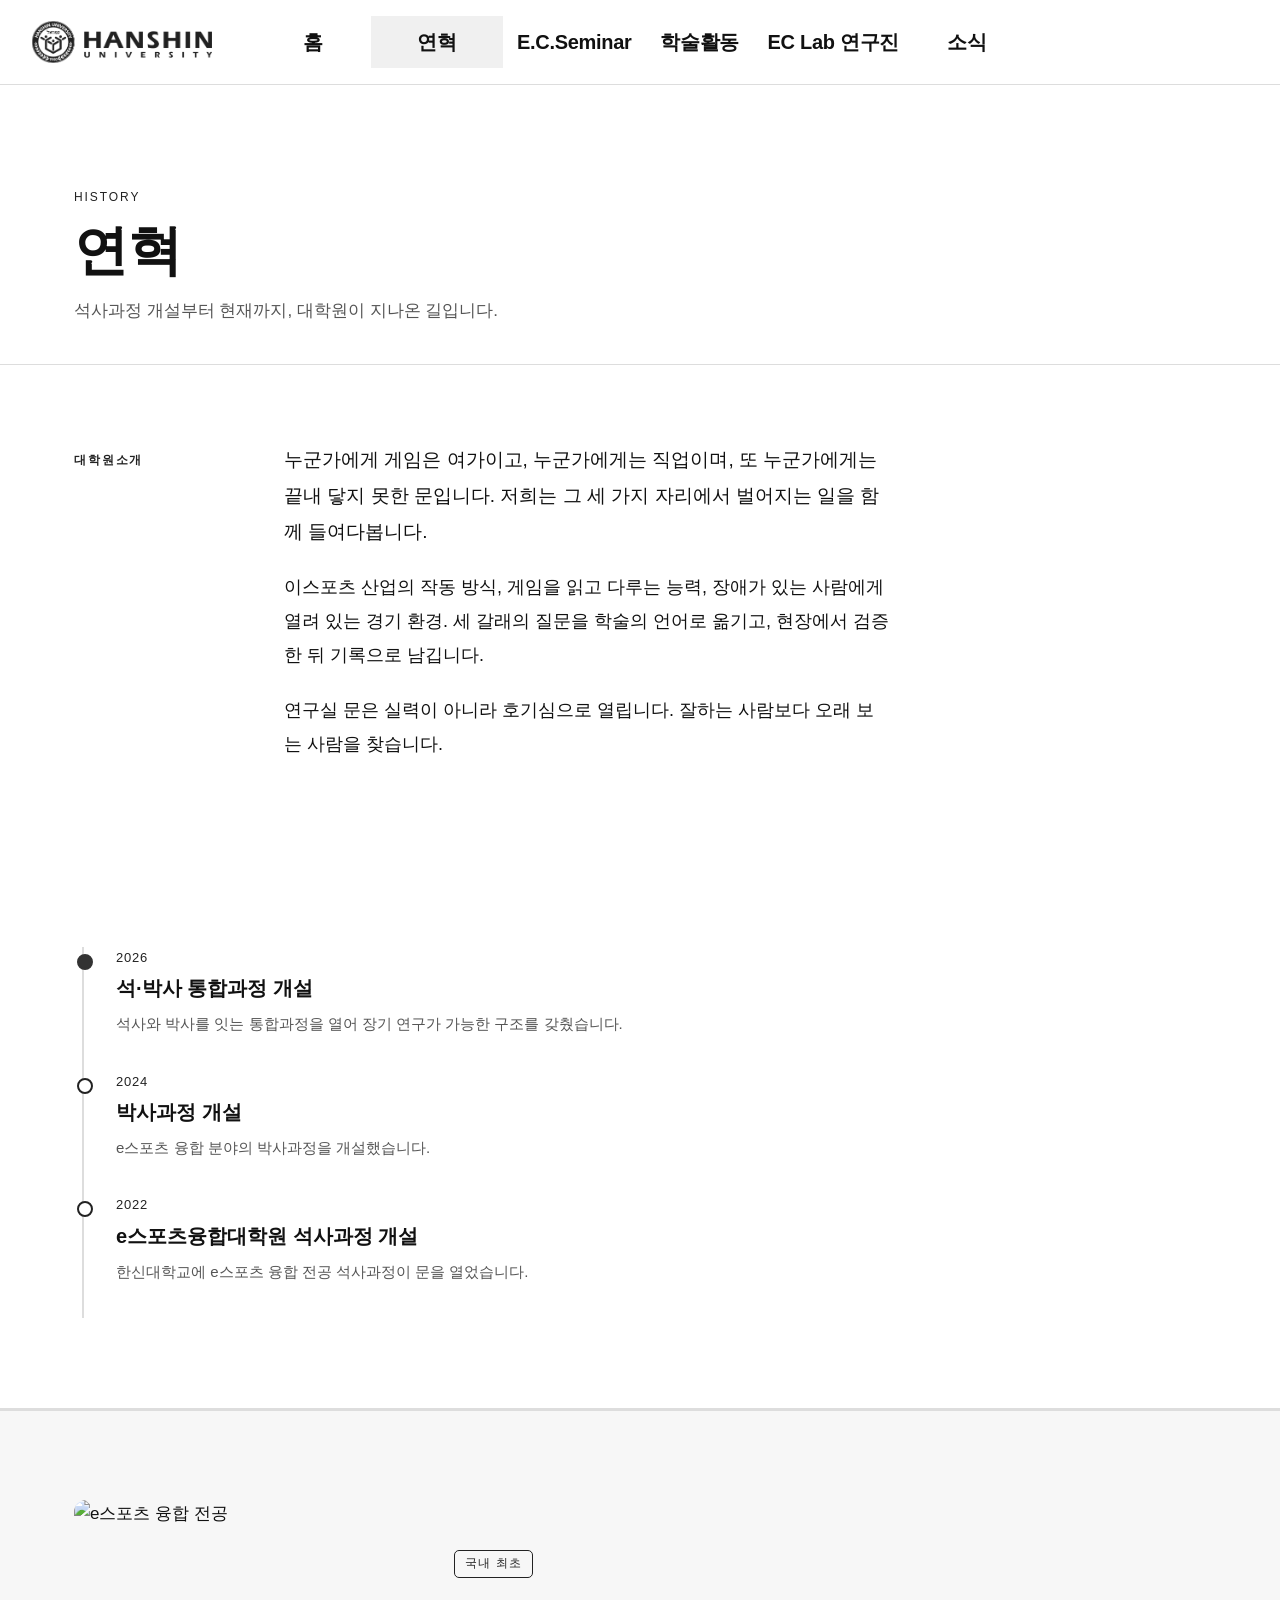
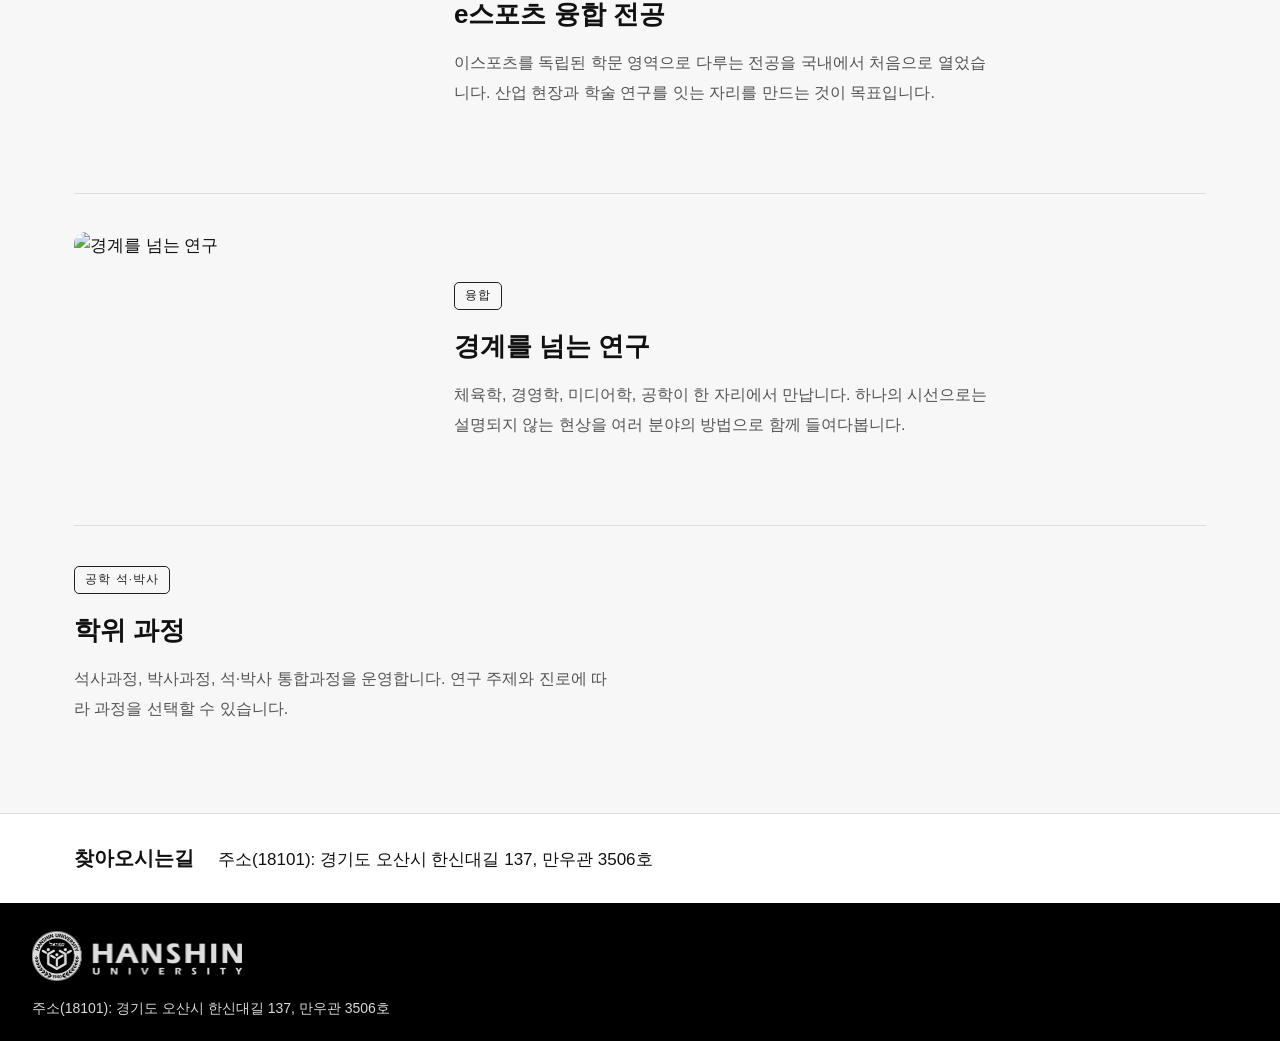
==== commit bc9c943f: "상단 대학원생 과정 펼침 메뉴 추가" ====
--- a/history.html
+++ b/history.html
@@ -7,7 +7,7 @@
 <meta name="description" content="연구실의 설립부터 현재까지의 연혁입니다." />
 <link rel="preconnect" href="https://cdn.jsdelivr.net" crossorigin />
 <link rel="stylesheet" href="https://cdn.jsdelivr.net/gh/orioncactus/pretendard@v1.3.9/dist/web/static/pretendard.min.css" crossorigin />
-<link rel="stylesheet" href="assets/css/style.css?v=20260913-light" />
+<link rel="stylesheet" href="assets/css/style.css?v=20260913-course-menu" />
 </head>
 <body data-page="history">
 
@@ -47,6 +47,6 @@
 <footer id="siteFooter"></footer>
 
 <script src="assets/js/data.js?v=20260912-introduction"></script>
-<script src="assets/js/app.js?v=20260912-introduction"></script>
+<script src="assets/js/app.js?v=20260913-course-menu"></script>
 </body>
 </html>
--- a/assets/css/style.css
+++ b/assets/css/style.css
@@ -942,3 +942,18 @@
 @media(max-width:1180px){
   body:not([data-page="home"]) .nav{background:#FFFFFF; border-bottom-color:#DDDDDD;}
 }
+
+/* 상단 대학원생 과정 펼침 메뉴 */
+.course-menu summary{cursor:pointer; list-style:none; font-size:18px; font-weight:600; line-height:1.5; padding:13px 4px; color:#202633; text-align:center;}
+.course-menu summary::-webkit-details-marker{display:none;}
+.course-menu summary::after{content:" ▾"; font-size:12px;}
+.course-menu[open] summary::after{content:" ▴";}
+.course-menu summary:focus-visible{outline:2px solid currentColor; outline-offset:-2px;}
+.mega-col .course-menu-links a{font-size:14px; padding:8px 2px; white-space:nowrap; color:#333333;}
+.course-menu-links{border-left:2px solid #DDDDDD; margin:0 4px 6px;}
+.mega-in:has(.course-menu[open]){height:380px;}
+@media(max-width:1180px){
+  .nav-sub .course-menu summary{text-align:left; color:inherit; font-size:17px; padding:9px 8px;}
+  .nav-sub .course-menu-links{margin-left:16px;}
+  .nav-sub .course-menu-links a{font-size:15px; text-align:left;}
+}
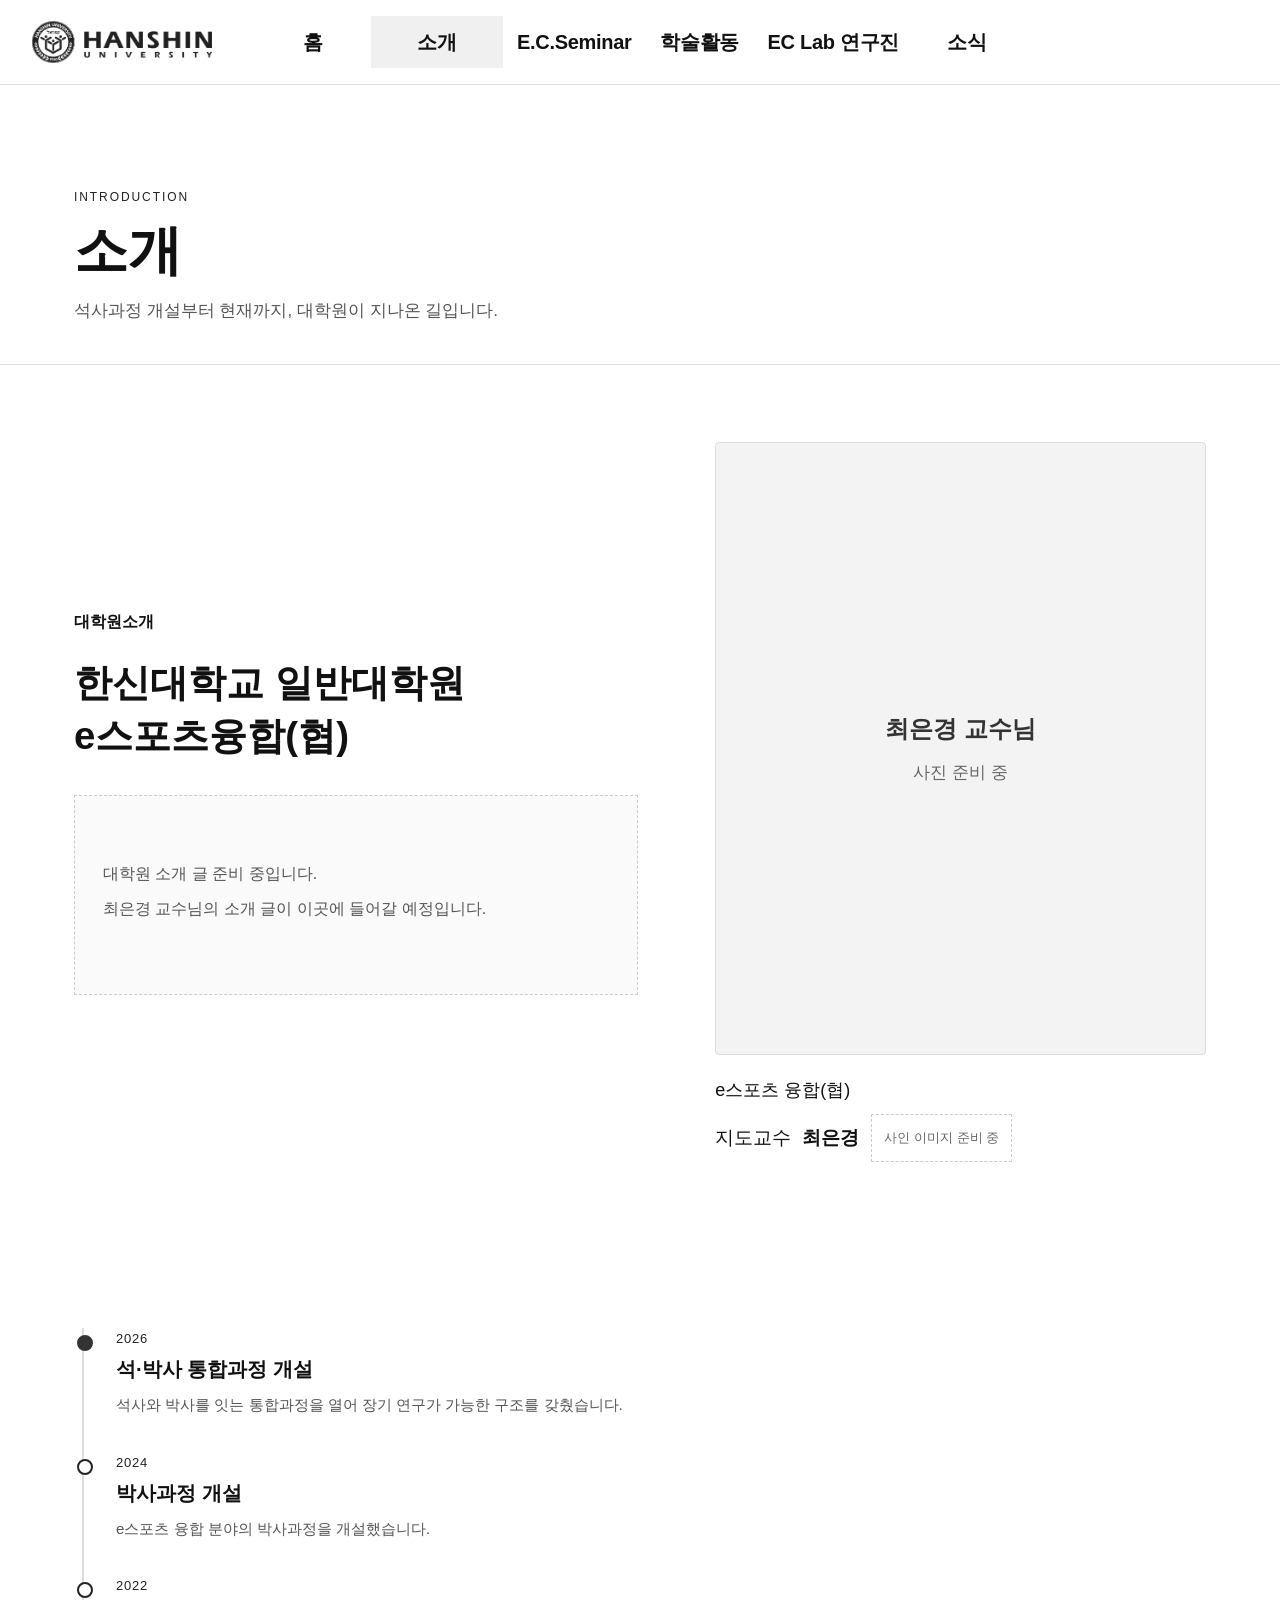
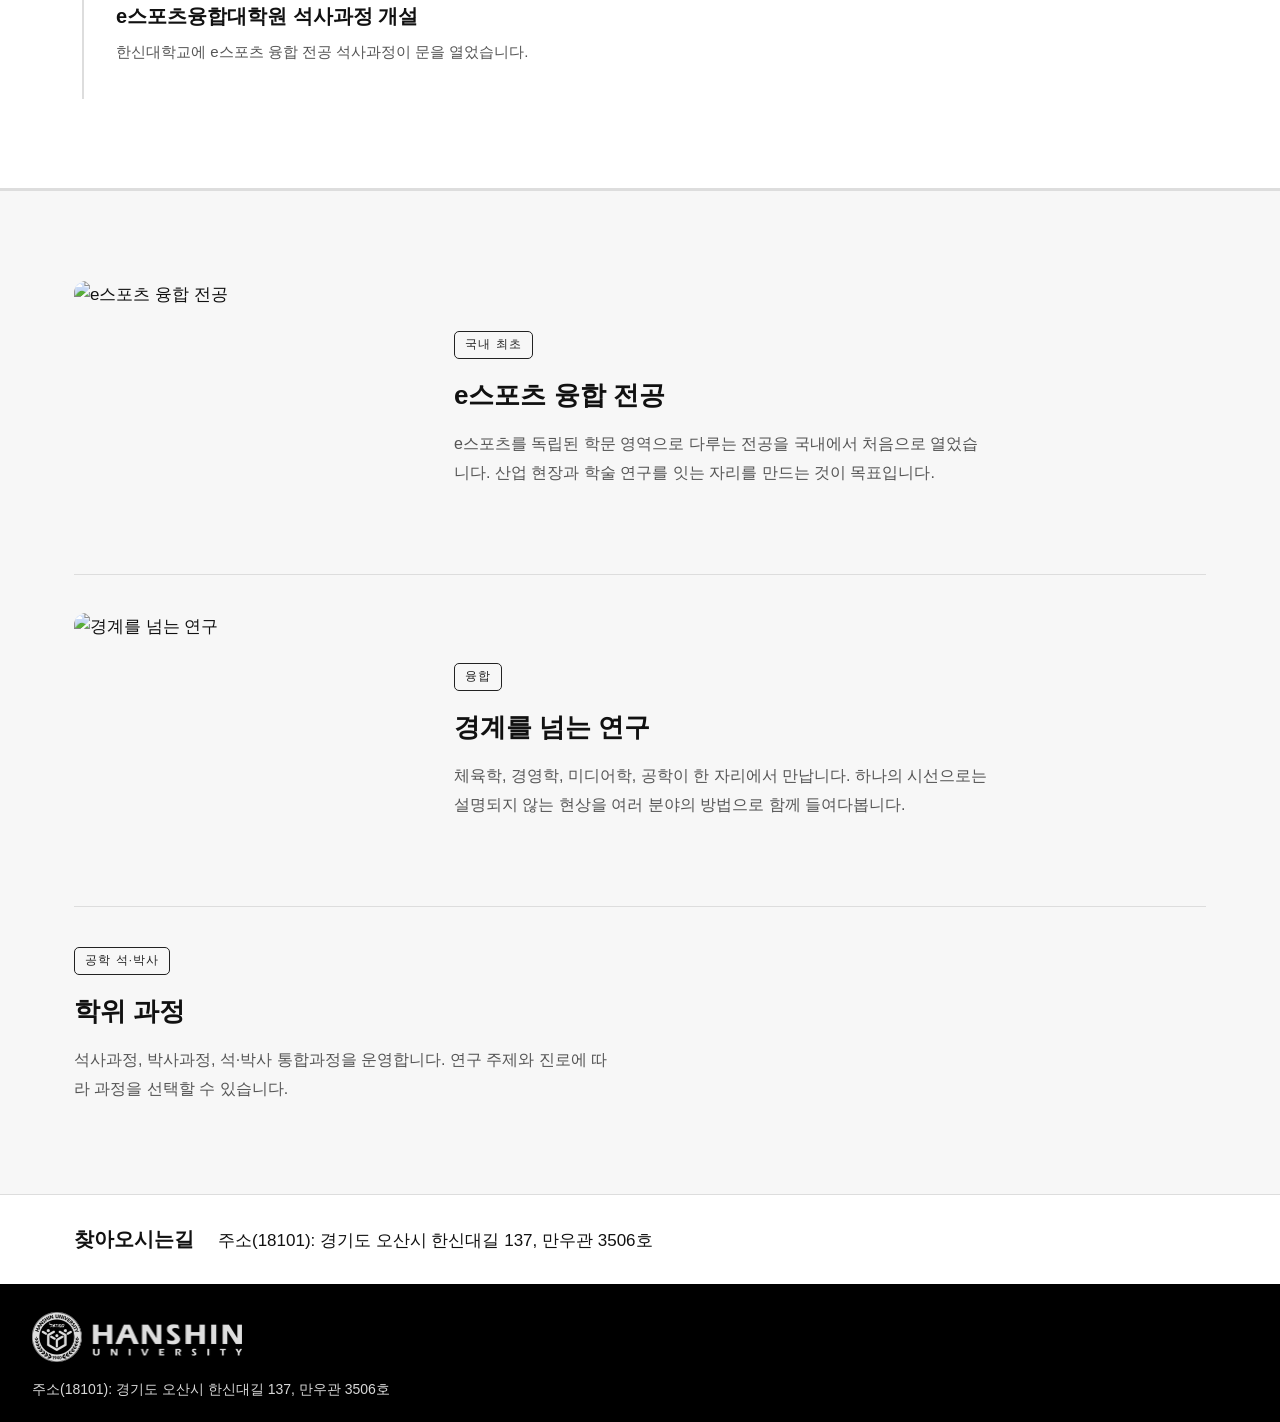
==== commit 77c0f63c: "홈페이지 디자인 및 연구진 소개 세미나 수정" ====
--- a/history.html
+++ b/history.html
@@ -7,7 +7,7 @@
 <meta name="description" content="연구실의 설립부터 현재까지의 연혁입니다." />
 <link rel="preconnect" href="https://cdn.jsdelivr.net" crossorigin />
 <link rel="stylesheet" href="https://cdn.jsdelivr.net/gh/orioncactus/pretendard@v1.3.9/dist/web/static/pretendard.min.css" crossorigin />
-<link rel="stylesheet" href="assets/css/style.css?v=20260913-course-menu" />
+<link rel="stylesheet" href="assets/css/style.css?v=20260913-prof-intro" />
 </head>
 <body data-page="history">
 
@@ -46,7 +46,7 @@
 <!-- 푸터도 자동으로 채워집니다 -->
 <footer id="siteFooter"></footer>
 
-<script src="assets/js/data.js?v=20260912-introduction"></script>
-<script src="assets/js/app.js?v=20260913-course-menu"></script>
+<script src="assets/js/data.js?v=20260913-prof-intro"></script>
+<script src="assets/js/app.js?v=20260913-prof-intro"></script>
 </body>
 </html>
--- a/assets/css/style.css
+++ b/assets/css/style.css
@@ -23,7 +23,7 @@
    아래 원하는 팔레트의 5줄을 복사해 위 :root 안의 같은 줄과
    바꿔치기하면 사이트 전체 톤이 한 번에 바뀝니다.
    ---------------------------------------------------------
-   ① 나이트 아레나 — 경기장 조명, 이스포츠 느낌
+   ① 나이트 아레나 — 경기장 조명, e스포츠 느낌
       --ink:#0B0F1A;  --paper:#12182A;  --surface:#1A2236;
       --line:#2C3550;  --muted:#8794B0;  --accent:#4DE1C1;  --hot:#FFB020;
 
@@ -957,3 +957,52 @@
   .nav-sub .course-menu-links{margin-left:16px;}
   .nav-sub .course-menu-links a{font-size:15px; text-align:left;}
 }
+
+/* 구성원 상세 이력을 화면 전체에서 읽기 */
+#memberModal{padding:0; background:#FFFFFF;}
+#memberModal .modal-panel{width:100%; height:100vh; height:100dvh; max-height:none; border:0; border-radius:0; padding:72px clamp(20px,6vw,96px) 48px; background:#FFFFFF; box-shadow:none;}
+#memberModal .modal-close{position:fixed; top:18px; right:24px; z-index:2; background:#FFFFFF; width:42px; height:42px;}
+#memberModal .modal-en{font-size:17px;}
+
+/* 교수님 대학원 소개: 글 왼쪽, 큰 사진 오른쪽 */
+.graduate-welcome{display:grid; grid-template-columns:minmax(0,1.15fr) minmax(0,1fr); gap:clamp(32px,6vw,88px); align-items:center;}
+.welcome-label{font-size:16px; font-weight:600; margin:0 0 20px;}
+.graduate-welcome-copy h2{font-size:clamp(26px,3vw,40px); line-height:1.4; margin:0 0 32px; word-break:keep-all;}
+.welcome-copy-placeholder{border:1px dashed #CCCCCC; background:#FAFAFA; padding:28px; min-height:200px; display:flex; flex-direction:column; justify-content:center;}
+.welcome-copy-placeholder p{margin:0 0 8px; color:#555555; font-size:16px;}
+.welcome-prose{font-size:18px; line-height:1.9; word-break:keep-all;}
+.welcome-signature{margin:28px 0 0; font-size:17px;}
+.welcome-signature strong{font-size:22px; margin-left:10px;}
+.graduate-welcome-photo{margin:0;}
+.graduate-welcome-photo img,.welcome-photo-placeholder{width:100%; aspect-ratio:4/5; object-fit:cover; border-radius:4px;}
+.welcome-photo-placeholder{background:#F3F3F3; border:1px solid #DDDDDD; display:flex; flex-direction:column; align-items:center; justify-content:center; gap:10px; color:#666666;}
+.welcome-photo-placeholder span:first-child{font-size:24px; font-weight:600; color:#333333;}
+@media(max-width:760px){.graduate-welcome{grid-template-columns:1fr;} .graduate-welcome-photo{width:100%; max-width:460px; justify-self:center;}}
+
+.welcome-caption{padding-top:20px; color:#111111;}
+.welcome-caption > p{margin:0 0 8px; font-size:18px;}
+.welcome-sign-row{display:flex; flex-wrap:wrap; align-items:center; gap:12px; font-size:19px;}
+.welcome-sign-row strong{margin-left:6px;}
+.graduate-welcome-photo .welcome-sign-image{width:130px; height:56px; aspect-ratio:auto; object-fit:contain; border-radius:0;}
+.welcome-sign-placeholder{display:inline-flex; align-items:center; justify-content:center; min-height:48px; padding:8px 12px; border:1px dashed #CCCCCC; font-size:13px; color:#666666;}
+
+.seminar-ko{font-size:24px; font-weight:600; margin:24px 0 6px;}
+.seminar-en{font-size:20px; font-weight:400; margin:0; color:#333333;}
+.seminar-en strong{font-weight:800; color:#111111;}
+.seminar-board-title{font-size:24px; margin:0 0 24px;}
+.semester-board{border-top:2px solid #222222;}
+.semester-entry{border-bottom:1px solid #DDDDDD;}
+.semester-entry summary{display:flex; align-items:center; gap:32px; list-style:none; padding:26px 24px; cursor:pointer;}
+.semester-entry summary::-webkit-details-marker{display:none;}
+.semester-entry summary:hover{background:#F7F7F7;}
+.semester-label{font-size:22px; font-weight:700; min-width:70px;}
+.semester-title{font-size:18px;}
+.semester-open{margin-left:auto; font-size:26px;}
+.semester-entry[open] .semester-open{transform:rotate(45deg);}
+.semester-content{background:#FAFAFA; border-top:1px solid #EEEEEE; padding:24px;}
+.semester-content > p{margin:0 0 12px;}
+.semester-schedule{list-style:none; padding:0; margin:0;}
+.semester-schedule li{display:grid; grid-template-columns:120px 1fr; gap:20px; padding:18px 0; border-bottom:1px solid #DDDDDD;}
+.semester-schedule li:last-child{border:0;}
+.semester-schedule p{margin:5px 0 0; color:#555555; font-size:15px;}
+@media(max-width:600px){.semester-entry summary{padding:22px 12px; gap:16px;}.semester-title{font-size:16px;}.semester-schedule li{grid-template-columns:1fr; gap:8px;}}
